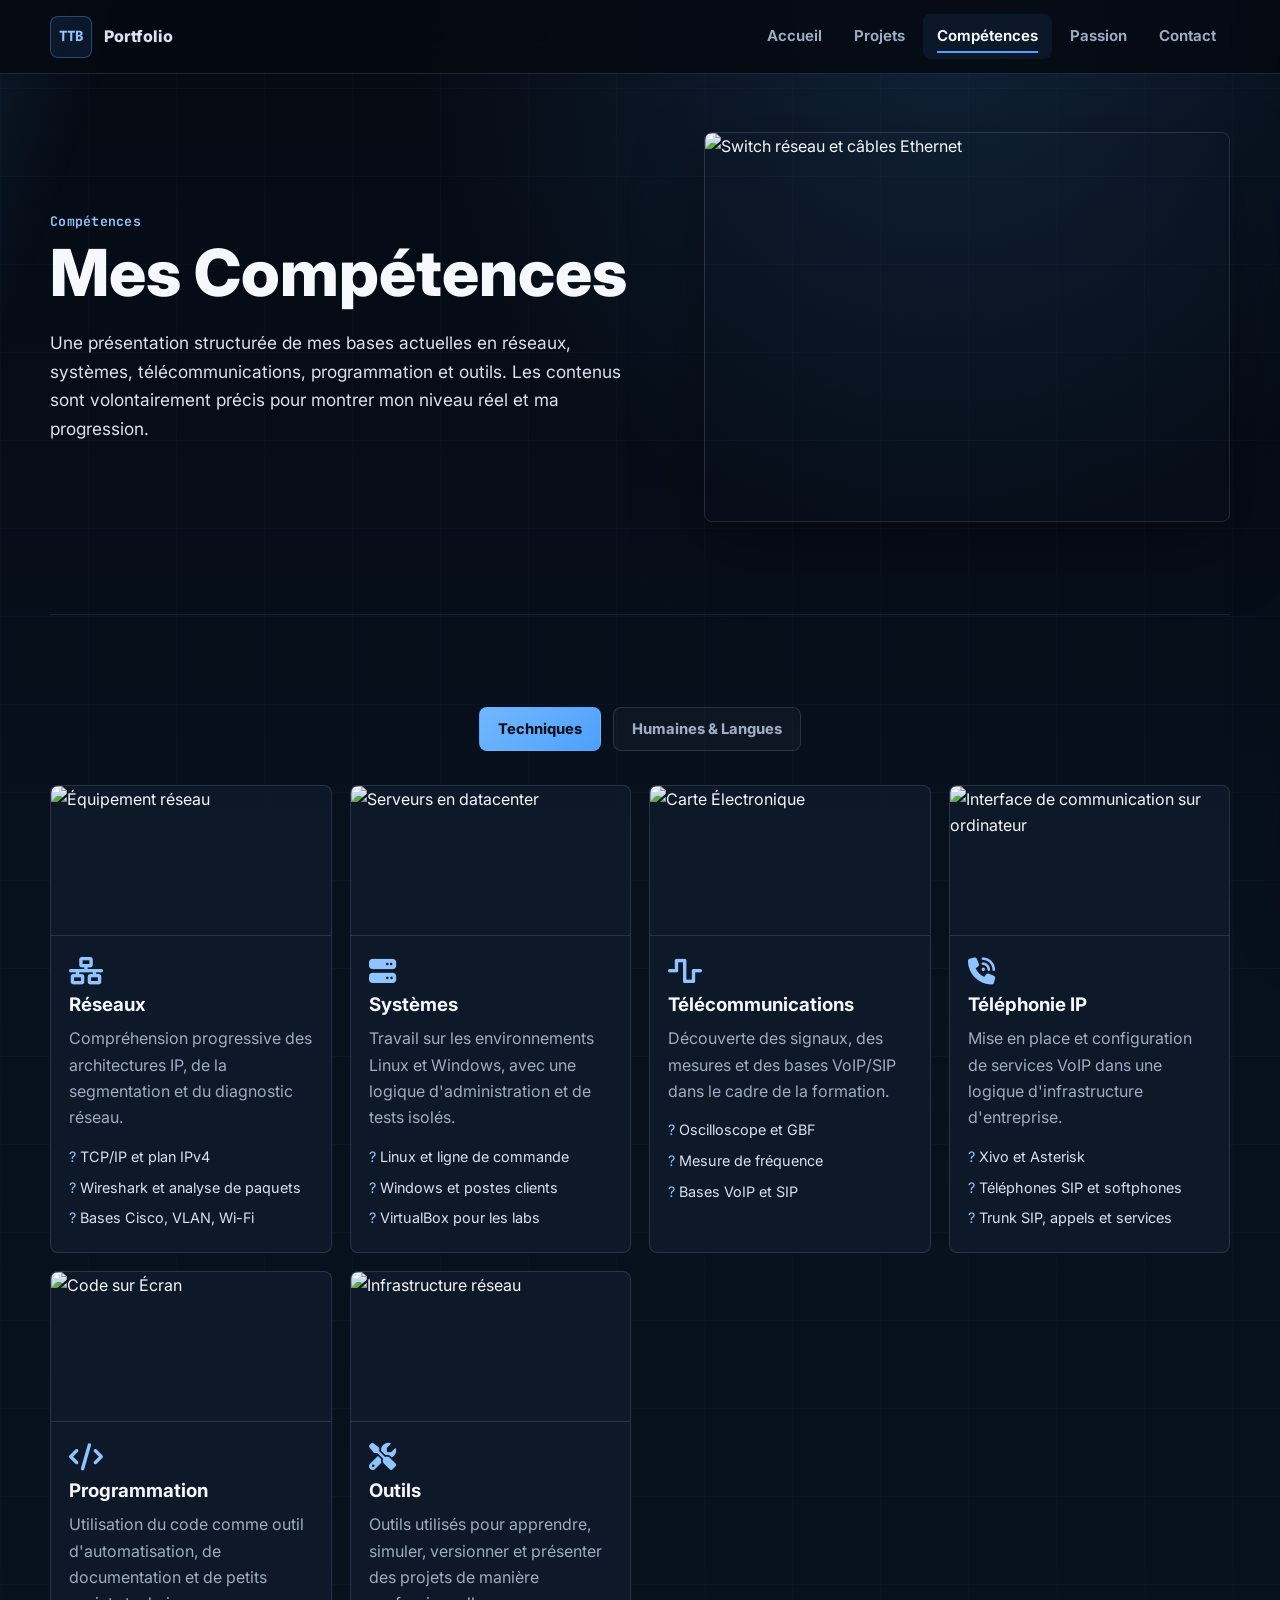
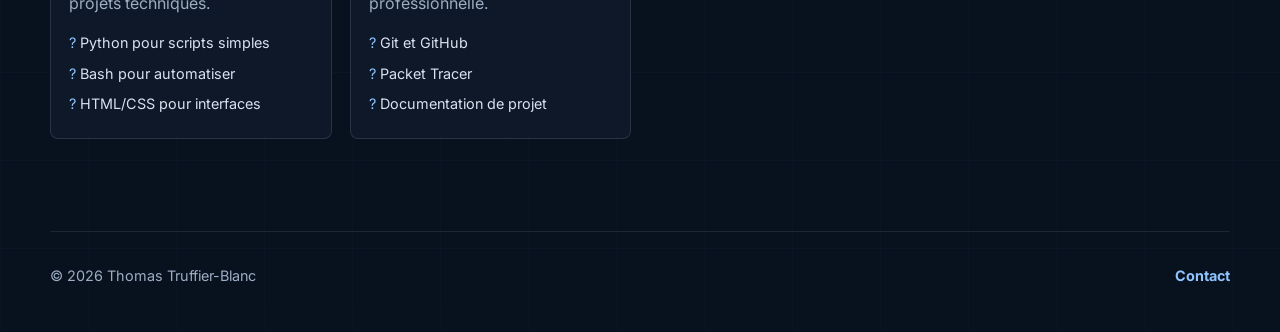
==== competences.html @ 37ebf649 "Add files via upload" ====
<!DOCTYPE html>
<html lang="fr">
<head>
    <meta charset="UTF-8">
    <meta name="viewport" content="width=device-width, initial-scale=1.0">
    <meta name="description" content="Compétences de Thomas Truffier-Blanc en réseaux, systèmes, télécommunications, programmation et outils techniques.">
    <meta name="author" content="Thomas Truffier-Blanc">
    <meta property="og:title" content="Compétences | Thomas Truffier-Blanc">
    <meta property="og:description" content="Compétences de Thomas Truffier-Blanc en réseaux, systèmes, télécommunications, programmation et outils techniques.">
    <meta property="og:type" content="website">
    <meta property="og:url" content="https://thomastruffier-blanc.github.io/Portfolio/">
    <title>Compétences | Thomas Truffier-Blanc</title>
    <link rel="preconnect" href="https://fonts.googleapis.com">
    <link rel="preconnect" href="https://fonts.gstatic.com" crossorigin>
    <link href="https://fonts.googleapis.com/css2?family=Inter:wght@400;500;600;700;800&family=JetBrains+Mono:wght@400;600&display=swap" rel="stylesheet">
    <link rel="stylesheet" href="https://cdnjs.cloudflare.com/ajax/libs/font-awesome/6.5.2/css/all.min.css">
    <link rel="stylesheet" href="assets/css/style.css">
</head>
<body data-page="competences">
    <div id="overlay" class="overlay"></div>
    <aside id="side-panel" class="side-panel" aria-hidden="true">
        <button id="close-btn" class="close-btn" aria-label="Fermer le panneau"><i class="fa-solid fa-xmark"></i></button>
        <div class="panel-content">
            <p id="panel-meta" class="panel-meta"></p>
            <h2 id="panel-title">Détail</h2>
            <p id="panel-location" class="panel-location"></p>
            <div id="panel-body" class="panel-body"></div>
        </div>
    </aside>

    <header class="site-header">
        <a href="index.html" class="brand" aria-label="Retour à l'accueil"><span class="brand-mark">TTB</span><span class="brand-text">Portfolio</span></a>
        <nav class="desktop-nav" aria-label="Navigation principale">
            <a href="index.html" data-nav="accueil">Accueil</a>
            <a href="projets.html" data-nav="projets">Projets</a>
            <a href="competences.html" data-nav="competences">Compétences</a>
            <a href="passion.html" data-nav="passion">Passion</a>
            <a href="contact.html" data-nav="contact">Contact</a>
        </nav>
        <button class="menu-toggle" aria-label="Ouvrir le menu" aria-expanded="false"><i class="fa-solid fa-bars"></i></button>
    </header>
    <nav class="mobile-nav" aria-label="Navigation mobile">
        <a href="index.html" data-nav="accueil">Accueil</a>
        <a href="projets.html" data-nav="projets">Projets</a>
        <a href="competences.html" data-nav="competences">Compétences</a>
        <a href="passion.html" data-nav="passion">Passion</a>
        <a href="contact.html" data-nav="contact">Contact</a>
    </nav>

    <main>
        <section class="page-hero section-pad">
            <div class="page-hero-copy reveal"><p class="page-label">Compétences</p><h1>Mes Compétences</h1><p>Une présentation structurée de mes bases actuelles en réseaux, systèmes, télécommunications, programmation et outils. Les contenus sont volontairement précis pour montrer mon niveau réel et ma progression.</p></div>
            <figure class="page-hero-media reveal"><img src="https://images.unsplash.com/photo-1600267165477-6d4cc741b379?auto=format&fit=crop&q=70&w=1600" alt="Switch réseau et câbles Ethernet"></figure>
        </section>
        <section id="skills" class="section-pad content-section">
            <div class="skills-controls reveal" role="tablist" aria-label="Filtres de compétences"><button class="btn-filter active" data-filter="tech" type="button">Techniques</button><button class="btn-filter" data-filter="human" type="button">Humaines & Langues</button></div>
            <div class="skills-grid" id="tech-skills">
                <article class="skill-card reveal detail-trigger" data-detail="skill-network" tabindex="0" role="button"><img src="https://images.unsplash.com/photo-1600267165477-6d4cc741b379?auto=format&fit=crop&q=70&w=1200" alt="Équipement réseau"><i class="fa-solid fa-network-wired"></i><h3>Réseaux</h3><p>Compréhension progressive des architectures IP, de la segmentation et du diagnostic réseau.</p><ul class="skill-list"><li>TCP/IP et plan IPv4</li><li>Wireshark et analyse de paquets</li><li>Bases Cisco, VLAN, Wi-Fi</li></ul></article>
                <article class="skill-card reveal detail-trigger" data-detail="skill-system" tabindex="0" role="button"><img src="https://images.unsplash.com/photo-1558494949-ef010cbdcc31?auto=format&fit=crop&q=70&w=1200" alt="Serveurs en datacenter"><i class="fa-solid fa-server"></i><h3>Systèmes</h3><p>Travail sur les environnements Linux et Windows, avec une logique d'administration et de tests isolés.</p><ul class="skill-list"><li>Linux et ligne de commande</li><li>Windows et postes clients</li><li>VirtualBox pour les labs</li></ul></article>
                <article class="skill-card reveal detail-trigger" data-detail="skill-telecom" tabindex="0" role="button"><img src="https://images.unsplash.com/photo-1518770660439-4636190af475?auto=format&fit=crop&q=70&w=1200" alt="Carte Électronique"><i class="fa-solid fa-wave-square"></i><h3>Télécommunications</h3><p>Découverte des signaux, des mesures et des bases VoIP/SIP dans le cadre de la formation.</p><ul class="skill-list"><li>Oscilloscope et GBF</li><li>Mesure de fréquence</li><li>Bases VoIP et SIP</li></ul></article>
                <article class="skill-card reveal detail-trigger" data-detail="skill-telephony" tabindex="0" role="button"><img src="https://images.unsplash.com/photo-1516321318423-f06f85e504b3?auto=format&fit=crop&q=70&w=1200" alt="Interface de communication sur ordinateur"><i class="fa-solid fa-phone-volume"></i><h3>Téléphonie IP</h3><p>Mise en place et configuration de services VoIP dans une logique d'infrastructure d'entreprise.</p><ul class="skill-list"><li>Xivo et Asterisk</li><li>Téléphones SIP et softphones</li><li>Trunk SIP, appels et services</li></ul></article>
                <article class="skill-card reveal detail-trigger" data-detail="skill-code" tabindex="0" role="button"><img src="https://images.unsplash.com/photo-1515879218367-8466d910aaa4?auto=format&fit=crop&q=70&w=1200" alt="Code sur Écran"><i class="fa-solid fa-code"></i><h3>Programmation</h3><p>Utilisation du code comme outil d'automatisation, de documentation et de petits projets techniques.</p><ul class="skill-list"><li>Python pour scripts simples</li><li>Bash pour automatiser</li><li>HTML/CSS pour interfaces</li></ul></article>
                <article class="skill-card reveal detail-trigger" data-detail="skill-tools" tabindex="0" role="button"><img src="https://images.unsplash.com/photo-1558494949-ef010cbdcc31?auto=format&fit=crop&q=70&w=1200" alt="Infrastructure réseau"><i class="fa-solid fa-screwdriver-wrench"></i><h3>Outils</h3><p>Outils utilisés pour apprendre, simuler, versionner et présenter des projets de manière professionnelle.</p><ul class="skill-list"><li>Git et GitHub</li><li>Packet Tracer</li><li>Documentation de projet</li></ul></article>
            </div>
            <div class="skills-grid hidden" id="human-skills">
                <article class="skill-card reveal detail-trigger" data-detail="skill-qualities" tabindex="0" role="button"><img src="https://images.unsplash.com/photo-1517245386807-bb43f82c33c4?auto=format&fit=crop&q=70&w=1200" alt="Réunion professionnelle"><i class="fa-solid fa-user-check"></i><h3>Qualités professionnelles</h3><p>Méthode, autonomie encadrée, communication claire et capacité à documenter un travail technique.</p><ul class="skill-list"><li>Diagnostic progressif</li><li>Organisation des tâches</li><li>Travail en groupe</li></ul></article>
                <article class="skill-card reveal"><img src="https://images.unsplash.com/photo-1522202176988-66273c2fd55f?auto=format&fit=crop&q=70&w=1200" alt="Étudiants travaillant ensemble"><i class="fa-solid fa-language"></i><h3>Anglais</h3><p>Niveau B2. Utile pour lire de la documentation technique, comprendre des interfaces d'outils et suivre des ressources réseau/cyber.</p><ul class="skill-list"><li>Documentation technique</li><li>Vocabulaire informatique</li><li>Compréhension écrite</li></ul></article>
                <article class="skill-card reveal"><img src="https://images.unsplash.com/photo-1529156069898-49953e39b3ac?auto=format&fit=crop&q=70&w=1200" alt="Discussion professionnelle"><i class="fa-solid fa-comment-dots"></i><h3>Espagnol</h3><p>Niveau scolaire. Base de communication et de compréhension dans un contexte général.</p><ul class="skill-list"><li>échanges simples</li><li>Compréhension générale</li><li>Culture linguistique</li></ul></article>
            </div>
        </section>
    </main>

    <footer class="site-footer">
        <p>© 2026 Thomas Truffier-Blanc</p>
        <a href="contact.html">Contact</a>
    </footer>
    <script src="assets/js/script.js"></script>
</body>
</html>
---- assets/css/style.css ----
:root {
  --bg: #07101d;
  --bg-2: #0b1626;
  --surface: rgba(15, 26, 43, 0.88);
  --surface-2: #111f33;
  --card: rgba(255, 255, 255, 0.045);
  --line: rgba(180, 197, 220, 0.16);
  --line-strong: rgba(83, 160, 255, 0.36);
  --text: #f5f8fc;
  --soft: #d9e2ee;
  --muted: #9dadc3;
  --blue: #4ea1ff;
  --blue-soft: #8fc4ff;
  --navy: #0a1422;
  --shadow: 0 24px 70px rgba(0, 0, 0, 0.34);
  --radius: 8px;
  --header-height: 74px;
}

* { box-sizing: border-box; }
html { scroll-behavior: smooth; scroll-padding-top: calc(var(--header-height) + 24px); }
body {
  margin: 0;
  font-family: "Inter", system-ui, -apple-system, BlinkMacSystemFont, "Segoe UI", sans-serif;
  color: var(--text);
  background:
    linear-gradient(rgba(78,161,255,.035) 1px, transparent 1px),
    linear-gradient(90deg, rgba(78,161,255,.025) 1px, transparent 1px),
    radial-gradient(circle at 74% 0%, rgba(78,161,255,.16), transparent 34rem),
    linear-gradient(180deg, #050a12 0%, var(--bg) 44%, #08111e 100%);
  background-size: 88px 88px, 88px 88px, auto, auto;
  line-height: 1.65;
  overflow-x: hidden;
}
body::before {
  content: "";
  position: fixed;
  inset: 0;
  z-index: -1;
  background: linear-gradient(110deg, transparent 0 44%, rgba(78,161,255,.07) 50%, transparent 56%);
  transform: translateX(-60%);
  animation: scanLine 12s ease-in-out infinite;
  pointer-events: none;
}
img { display: block; width: 100%; height: auto; }
a { color: inherit; }
button { font: inherit; }
strong { color: var(--text); }

.scroll-progress {
  position: fixed;
  inset: 0 auto auto 0;
  z-index: 3000;
  width: 0;
  height: 3px;
  background: linear-gradient(90deg, var(--blue), #a7c8ff);
  box-shadow: 0 0 18px rgba(78,161,255,.45);
}
.section-pad { width: min(1180px, calc(100% - 40px)); margin: 0 auto; padding: 92px 0; }
.site-header {
  position: fixed;
  inset: 0 0 auto 0;
  z-index: 1000;
  height: var(--header-height);
  display: flex;
  align-items: center;
  justify-content: space-between;
  padding: 0 max(24px, calc((100vw - 1180px) / 2));
  border-bottom: 1px solid var(--line);
  background: rgba(5, 10, 18, .86);
  backdrop-filter: blur(18px);
  transition: box-shadow 180ms ease, background 180ms ease;
}
.site-header.is-scrolled { background: rgba(5, 10, 18, .94); box-shadow: 0 14px 38px rgba(0,0,0,.24); }
.brand { display: inline-flex; align-items: center; gap: 12px; text-decoration: none; font-weight: 800; }
.brand-mark { display: grid; place-items: center; width: 42px; height: 42px; border: 1px solid var(--line-strong); border-radius: var(--radius); background: rgba(78,161,255,.1); color: var(--blue-soft); font-family: "JetBrains Mono", monospace; font-size: .88rem; }
.brand-text { color: var(--soft); }
.desktop-nav, .mobile-nav { align-items: center; gap: 4px; }
.desktop-nav { display: flex; }
.desktop-nav a, .mobile-nav a { position: relative; padding: 10px 14px; border-radius: var(--radius); color: var(--muted); text-decoration: none; font-size: .94rem; font-weight: 650; transition: color 160ms ease, background 160ms ease; }
.desktop-nav a:hover, .desktop-nav a.active, .mobile-nav a:hover, .mobile-nav a.active { color: var(--text); background: rgba(78,161,255,.08); }
.desktop-nav a.active::after, .mobile-nav a.active::after { content: ""; position: absolute; left: 14px; right: 14px; bottom: 6px; height: 2px; background: var(--blue); }
.menu-toggle { display: none; align-items: center; justify-content: center; width: 44px; height: 44px; border: 1px solid var(--line); border-radius: var(--radius); background: rgba(255,255,255,.04); color: var(--text); cursor: pointer; }
.mobile-nav { display: none; position: fixed; top: var(--header-height); left: 16px; right: 16px; z-index: 999; flex-direction: column; padding: 10px; border: 1px solid var(--line); border-radius: var(--radius); background: rgba(10, 20, 34, .98); box-shadow: var(--shadow); }
.mobile-nav a { width: 100%; }
body.nav-open .mobile-nav { display: flex; }

.hero-section { min-height: 100vh; display: grid; grid-template-columns: minmax(0, 1fr) minmax(360px, .86fr); gap: 56px; align-items: center; padding-top: calc(var(--header-height) + 64px); }
.hero-kicker, .page-label, .section-heading p, .date, .project-info span, .panel-meta { margin: 0 0 8px; color: var(--blue-soft); font-family: "JetBrains Mono", monospace; font-size: .83rem; font-weight: 650; letter-spacing: .02em; }
.hero-copy h1, .page-hero h1, .contact-copy h1 { margin: 0; max-width: 780px; color: var(--text); font-size: 4.05rem; line-height: 1; font-weight: 820; letter-spacing: 0; }
.hero-copy h1 span { color: var(--blue-soft); }
.hero-role, .page-hero-copy p:last-child, .contact-copy p:not(.page-label) { max-width: 680px; margin: 24px 0 0; color: var(--soft); font-size: 1.08rem; }
.hero-focus { display: flex; flex-wrap: wrap; gap: 10px; margin-top: 22px; padding: 0; list-style: none; }
.hero-focus li, .music-tags span, .meta-pill { border: 1px solid var(--line); border-radius: var(--radius); padding: 8px 11px; background: rgba(255,255,255,.035); color: var(--soft); font-size: .9rem; font-weight: 700; }
.hero-actions, .contact-actions { display: flex; flex-wrap: wrap; gap: 12px; margin-top: 32px; }
.btn { display: inline-flex; align-items: center; justify-content: center; gap: 10px; min-height: 48px; padding: 0 18px; border-radius: var(--radius); text-decoration: none; font-weight: 760; font-size: .95rem; border: 1px solid transparent; transition: transform 160ms ease, border-color 160ms ease, background 160ms ease; }
.btn:hover { transform: translateY(-2px); }
.btn-primary { color: #06111d; background: linear-gradient(135deg, #72b7ff, var(--blue)); box-shadow: 0 14px 32px rgba(78,161,255,.18); }
.btn-secondary { color: var(--text); border-color: var(--line-strong); background: rgba(78,161,255,.055); }
.signal-row { display: grid; grid-template-columns: repeat(3, 1fr); gap: 12px; margin-top: 34px; }
.signal-row div, .text-panel, .next-card, .skill-card, .project-card, .destination-card, .image-tile, .contact-card, .github-card { border: 1px solid var(--line); border-radius: var(--radius); background: var(--surface); box-shadow: var(--shadow); }
.signal-row div { padding: 16px; }
.signal-row strong { display: block; color: var(--blue-soft); font-family: "JetBrains Mono", monospace; font-size: 1.18rem; line-height: 1; }
.signal-row span { display: block; margin-top: 8px; color: var(--muted); font-size: .88rem; line-height: 1.35; }
.hero-visual { position: relative; min-height: 560px; }
.portrait-frame { position: absolute; z-index: 2; top: 48px; left: 0; width: 270px; aspect-ratio: 1; margin: 0; overflow: hidden; border: 1px solid var(--line-strong); border-radius: var(--radius); background: var(--surface-2); box-shadow: var(--shadow); }
.portrait-frame img { height: 100%; object-fit: cover; }
.hero-image-card { position: absolute; right: 0; top: 0; width: 72%; height: 410px; margin: 0; overflow: hidden; border: 1px solid var(--line); border-radius: var(--radius); background: var(--surface-2); box-shadow: var(--shadow); }
.hero-image-card img, .page-hero-media img, .contact-card > img { height: 100%; object-fit: cover; }
.terminal-mini { position: absolute; z-index: 3; right: 32px; bottom: 24px; width: min(350px, 78%); border: 1px solid rgba(78,161,255,.28); border-radius: var(--radius); background: rgba(5, 11, 20, .9); box-shadow: var(--shadow); overflow: hidden; }
.terminal-bar { display: flex; gap: 8px; padding: 12px 14px; border-bottom: 1px solid var(--line); }
.terminal-bar span { width: 9px; height: 9px; border-radius: 999px; background: var(--muted); }
.terminal-bar span:nth-child(1) { background: #dc8d8d; } .terminal-bar span:nth-child(2) { background: #dcb76c; } .terminal-bar span:nth-child(3) { background: var(--blue); }
.terminal-mini pre { margin: 0; padding: 18px; color: #a7d4ff; font-family: "JetBrains Mono", monospace; font-size: .84rem; line-height: 1.65; white-space: pre-wrap; }
.content-section, .passion-block { border-top: 1px solid rgba(180,197,220,.11); }
.section-heading { max-width: 780px; margin-bottom: 34px; }
.section-heading h2 { margin: 0; font-size: 2.25rem; line-height: 1.12; }
.split-grid { display: grid; grid-template-columns: minmax(0, 1fr) minmax(340px, .82fr); gap: 34px; align-items: stretch; }
.text-panel { padding: 30px; }
.text-panel p { margin: 0; color: var(--soft); }
.text-panel p + p { margin-top: 18px; }
.media-stack { display: grid; grid-template-rows: 1fr .82fr; gap: 16px; }
.media-stack img { height: 100%; min-height: 220px; object-fit: cover; border: 1px solid var(--line); border-radius: var(--radius); }
.timeline { position: relative; display: grid; gap: 18px; }
.timeline::before { content: ""; position: absolute; left: 36px; top: 18px; bottom: 18px; width: 1px; background: linear-gradient(var(--blue), rgba(143,196,255,.2)); }
.timeline-card { position: relative; display: grid; grid-template-columns: 220px 1fr; gap: 22px; align-items: center; margin-left: 72px; padding: 14px; border: 1px solid var(--line); border-radius: var(--radius); background: var(--surface); cursor: pointer; transition: transform 180ms ease, border-color 180ms ease, background 180ms ease; }
.timeline-card::before { content: ""; position: absolute; left: -45px; top: 36px; width: 15px; height: 15px; border-radius: 999px; border: 3px solid var(--bg); background: var(--blue); box-shadow: 0 0 0 1px var(--line-strong), 0 0 20px rgba(78,161,255,.26); }
.timeline-card:hover, .timeline-card:focus-visible, .skill-card:hover, .skill-card:focus-visible, .project-card:hover, .project-card:focus-visible, .next-card:hover, .destination-card:hover, .image-tile:hover { border-color: var(--line-strong); transform: translateY(-4px); }
.timeline-card img { height: 150px; object-fit: cover; border-radius: calc(var(--radius) - 2px); }
.timeline-card h3, .skill-card h3, .project-info h3, .image-tile h3, .destination-card h3, .github-card h3 { margin: 6px 0 8px; line-height: 1.22; }
.timeline-card p, .skill-card p, .project-info p, .image-tile p, .destination-card p, .passion-intro p, .github-card p { margin: 0; color: var(--muted); }
.detail-link { display: inline-flex; align-items: center; gap: 8px; margin-top: 12px; color: var(--blue-soft); font-size: .88rem; font-weight: 720; }
.next-pages, .github-grid { display: grid; grid-template-columns: repeat(3, 1fr); gap: 16px; padding-top: 34px; }
.next-card, .github-card { display: flex; align-items: center; gap: 14px; padding: 22px; text-decoration: none; transition: transform 180ms ease, border-color 180ms ease; }
.next-card i, .github-card i { color: var(--blue-soft); font-size: 1.2rem; }
.next-card span { color: var(--soft); font-weight: 750; }
.page-hero { min-height: 62vh; display: grid; grid-template-columns: minmax(0, .9fr) minmax(360px, .78fr); gap: 48px; align-items: center; padding-top: calc(var(--header-height) + 58px); }
.page-hero-media { height: 390px; margin: 0; overflow: hidden; border: 1px solid var(--line); border-radius: var(--radius); box-shadow: var(--shadow); }
.skills-controls { display: flex; justify-content: center; gap: 12px; margin-bottom: 34px; }
.btn-filter { min-height: 44px; padding: 0 18px; border: 1px solid var(--line); border-radius: var(--radius); background: rgba(255,255,255,.03); color: var(--muted); cursor: pointer; font-size: .92rem; font-weight: 750; transition: background 160ms ease, color 160ms ease, border-color 160ms ease; }
.btn-filter.active, .btn-filter:hover { color: #06111d; border-color: transparent; background: linear-gradient(135deg, #72b7ff, var(--blue)); }
.skills-grid, .project-grid { display: grid; grid-template-columns: repeat(4, 1fr); gap: 18px; }
.skills-grid.hidden { display: none; }
.skill-card, .project-card, .destination-card, .image-tile { position: relative; overflow: hidden; box-shadow: none; transition: transform 180ms ease, border-color 180ms ease; }
.skill-card { min-height: 405px; padding: 0 18px 22px; cursor: pointer; }
.skill-card img { height: 150px; margin: 0 -18px 22px; width: calc(100% + 36px); object-fit: cover; border-bottom: 1px solid var(--line); }
.skill-card i { color: var(--blue-soft); font-size: 1.7rem; }
.skill-card .skill-list { margin: 14px 0 0; padding: 0; list-style: none; display: grid; gap: 7px; color: var(--soft); font-size: .9rem; }
.skill-card .skill-list li::before { content: "? "; color: var(--blue-soft); }
.project-grid { grid-template-columns: repeat(3, 1fr); }
.project-card { cursor: pointer; min-height: 438px; }
.project-card img { height: 240px; object-fit: cover; }
.project-card .hackagou-logo { object-fit: contain; padding: 34px; background: #f5f8fc; }
.project-info { padding: 22px; }
.alt-band { width: 100%; max-width: none; padding-left: max(20px, calc((100vw - 1180px) / 2)); padding-right: max(20px, calc((100vw - 1180px) / 2)); background: linear-gradient(180deg, rgba(17,31,51,.82), rgba(7,16,29,.25)); }
.passion-intro { display: grid; grid-template-columns: minmax(0, 1fr) auto; gap: 24px; align-items: start; margin-bottom: 28px; }
.music-tags { display: flex; flex-wrap: wrap; justify-content: flex-end; gap: 10px; max-width: 500px; }
.gallery-grid { display: grid; grid-template-columns: repeat(4, 1fr); gap: 16px; }
.image-tile.large { grid-column: span 2; grid-row: span 2; }
.image-tile img { height: 220px; object-fit: cover; cursor: zoom-in; }
.image-tile.large img { height: 468px; }
.image-tile div, .destination-card { padding: 18px; }
.image-tile div { min-height: 138px; }
.destination-grid { display: grid; grid-template-columns: repeat(5, 1fr); gap: 16px; }
.usa-grid { grid-template-columns: repeat(4, 1fr); }
.destination-card { min-height: 385px; }
.destination-card.wide { grid-column: span 2; }
.destination-card img { height: 190px; margin: -18px -18px 16px; width: calc(100% + 36px); object-fit: cover; cursor: zoom-in; }
.contact-section { min-height: 100vh; display: grid; grid-template-columns: minmax(0, .86fr) minmax(360px, .72fr); gap: 48px; align-items: center; padding-top: calc(var(--header-height) + 64px); }
.contact-card { overflow: hidden; }
.contact-card > img { height: 280px; }
.contact-info { padding: 24px; }
.contact-info p { display: flex; gap: 12px; margin: 0; color: var(--soft); }
.contact-info p + p { margin-top: 16px; }
.contact-info i { width: 22px; margin-top: 4px; color: var(--blue-soft); }
.site-footer { display: flex; align-items: center; justify-content: space-between; width: min(1180px, calc(100% - 40px)); margin: 0 auto; padding: 32px 0 44px; border-top: 1px solid rgba(180,197,220,.12); color: var(--muted); font-size: .9rem; }
.site-footer p { margin: 0; } .site-footer a { color: var(--blue-soft); text-decoration: none; font-weight: 700; }
.overlay { position: fixed; inset: 0; z-index: 2000; background: rgba(3, 7, 13, .66); backdrop-filter: blur(6px); opacity: 0; pointer-events: none; transition: opacity 220ms ease; }
.overlay.active { opacity: 1; pointer-events: auto; }
.side-panel { position: fixed; top: 0; right: 0; z-index: 2001; width: min(590px, 100%); height: 100vh; overflow-y: auto; transform: translateX(105%); border-left: 1px solid var(--line); background: rgba(8, 16, 28, .98); box-shadow: var(--shadow); transition: transform 240ms ease; }
.side-panel.active { transform: translateX(0); }
.close-btn { position: sticky; top: 16px; left: 100%; display: grid; place-items: center; width: 42px; height: 42px; margin: 16px 16px 0 auto; border: 1px solid var(--line); border-radius: var(--radius); background: rgba(255,255,255,.04); color: var(--text); cursor: pointer; }
.panel-content { padding: 18px 30px 40px; }
.panel-content h2 { margin: 0; font-size: 2rem; line-height: 1.12; }
.panel-location { margin: 8px 0 24px; color: var(--muted); }
.panel-body h3, .panel-body h4 { margin: 24px 0 8px; color: var(--text); }
.panel-body p, .panel-body li { color: var(--soft); }
.panel-body p { margin: 0 0 14px; }
.panel-body ul { margin: 10px 0 0; padding-left: 22px; }
.panel-image { width: 100%; max-height: 300px; object-fit: cover; margin: 18px 0; border: 1px solid var(--line); border-radius: var(--radius); cursor: zoom-in; }
.panel-image.logo { object-fit: contain; padding: 30px; background: #f5f8fc; }
.accordion-item { margin-top: 14px; border: 1px solid var(--line); border-radius: var(--radius); overflow: hidden; background: rgba(255,255,255,.03); }
.accordion-header { display: flex; align-items: center; justify-content: space-between; width: 100%; padding: 16px; border: 0; background: transparent; color: var(--text); cursor: pointer; font-weight: 750; text-align: left; }
.accordion-header i { color: var(--blue-soft); transition: transform 180ms ease; }
.accordion-header.active i { transform: rotate(180deg); }
.accordion-content { display: none; padding: 0 16px 16px; }
.accordion-content.active { display: block; }
.lightbox { position: fixed; inset: 0; z-index: 3000; display: none; place-items: center; padding: 24px; background: rgba(2,4,9,.9); cursor: zoom-out; }
.lightbox.active { display: grid; }
.lightbox img { width: min(1100px, 96vw); max-height: 88vh; object-fit: contain; border-radius: var(--radius); box-shadow: var(--shadow); }
.reveal { opacity: 0; transform: translateY(24px); transition: opacity 620ms ease, transform 620ms cubic-bezier(.2,.75,.25,1); transition-delay: var(--delay, 0ms); }
.reveal.in-view { opacity: 1; transform: translateY(0); }
@keyframes scanLine { 0%,100% { transform: translateX(-70%); opacity: .25; } 50% { transform: translateX(70%); opacity: .55; } }
@media (prefers-reduced-motion: reduce) { *, *::before, *::after { animation-duration: .01ms !important; animation-iteration-count: 1 !important; scroll-behavior: auto !important; transition-duration: .01ms !important; } }
@media (max-width: 1100px) { .hero-section, .page-hero, .contact-section, .split-grid { grid-template-columns: 1fr; } .hero-section { padding-top: calc(var(--header-height) + 84px); } .hero-visual { min-height: 500px; } .skills-grid { grid-template-columns: repeat(2, 1fr); } .project-grid { grid-template-columns: repeat(2, 1fr); } .destination-grid, .usa-grid, .gallery-grid { grid-template-columns: repeat(2, 1fr); } .destination-card.wide { grid-column: span 2; } }
@media (max-width: 820px) { .desktop-nav { display: none; } .menu-toggle { display: inline-flex; } .site-header { padding: 0 20px; } .brand-text { display: none; } .section-pad { width: min(100% - 32px, 1180px); padding: 72px 0; } .hero-copy h1, .page-hero h1, .contact-copy h1 { font-size: 3.05rem; } .signal-row, .next-pages, .github-grid, .passion-intro, .timeline-card { grid-template-columns: 1fr; } .hero-visual { min-height: 430px; } .portrait-frame { width: 210px; top: 16px; } .hero-image-card { width: 80%; height: 320px; } .terminal-mini { right: 12px; bottom: 0; } .timeline::before, .timeline-card::before { display: none; } .timeline-card { margin-left: 0; } .timeline-card img { height: 200px; } .music-tags { justify-content: flex-start; } }
@media (max-width: 620px) { .hero-copy h1, .page-hero h1, .contact-copy h1 { font-size: 2.45rem; } .hero-role, .page-hero-copy p:last-child, .contact-copy p:not(.page-label) { font-size: 1rem; } .hero-actions, .contact-actions, .skills-controls { flex-direction: column; align-items: stretch; } .btn, .btn-filter { width: 100%; } .skills-grid, .project-grid, .destination-grid, .usa-grid, .gallery-grid { grid-template-columns: 1fr; } .image-tile.large, .destination-card.wide { grid-column: span 1; } .image-tile.large img, .image-tile img, .destination-card img, .project-card img { height: 230px; } .hero-visual { min-height: 380px; } .portrait-frame { width: 170px; } .hero-image-card { height: 270px; } .terminal-mini { width: 92%; } .contact-info p { align-items: flex-start; font-size: .95rem; } .site-footer { flex-direction: column; gap: 10px; align-items: flex-start; } }
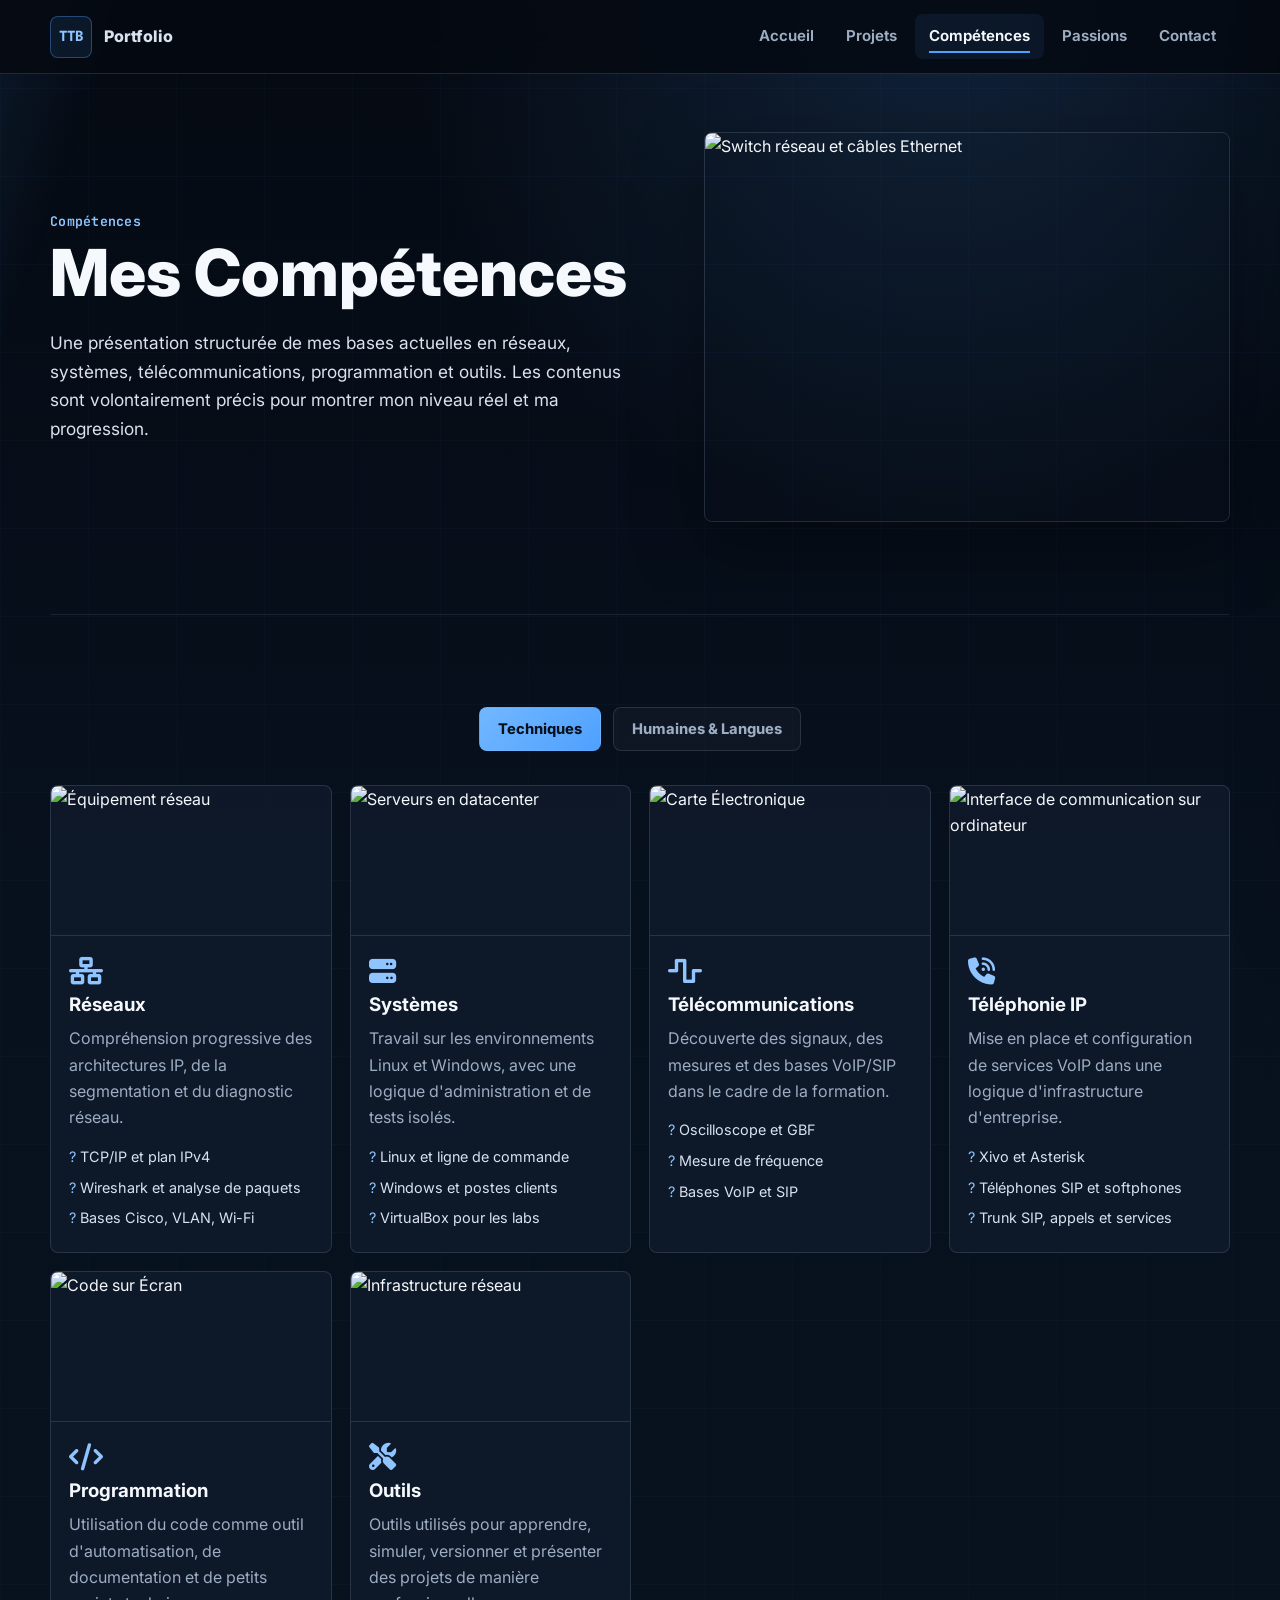
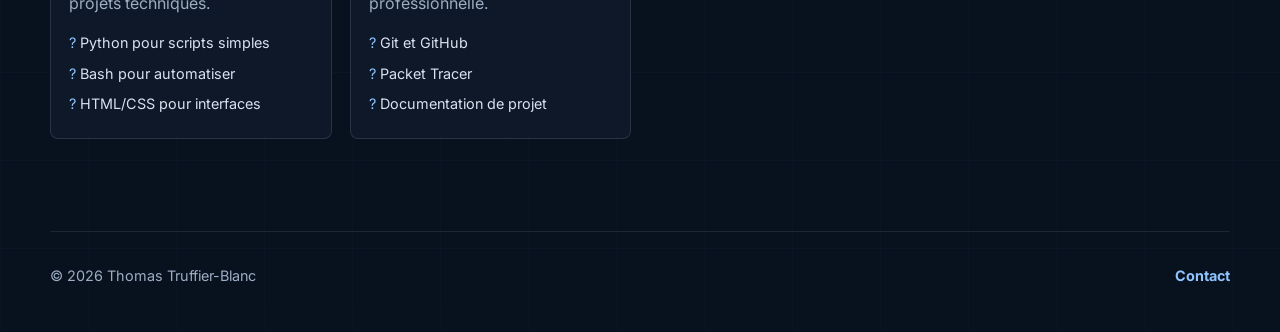
==== commit de5be1a9: "Update competences.html" ====
--- a/competences.html
+++ b/competences.html
@@ -34,7 +34,7 @@
             <a href="index.html" data-nav="accueil">Accueil</a>
             <a href="projets.html" data-nav="projets">Projets</a>
             <a href="competences.html" data-nav="competences">Compétences</a>
-            <a href="passion.html" data-nav="passion">Passion</a>
+            <a href="passion.html" data-nav="passion">Passions</a>
             <a href="contact.html" data-nav="contact">Contact</a>
         </nav>
         <button class="menu-toggle" aria-label="Ouvrir le menu" aria-expanded="false"><i class="fa-solid fa-bars"></i></button>
@@ -43,7 +43,7 @@
         <a href="index.html" data-nav="accueil">Accueil</a>
         <a href="projets.html" data-nav="projets">Projets</a>
         <a href="competences.html" data-nav="competences">Compétences</a>
-        <a href="passion.html" data-nav="passion">Passion</a>
+        <a href="passion.html" data-nav="passion">Passions</a>
         <a href="contact.html" data-nav="contact">Contact</a>
     </nav>
 
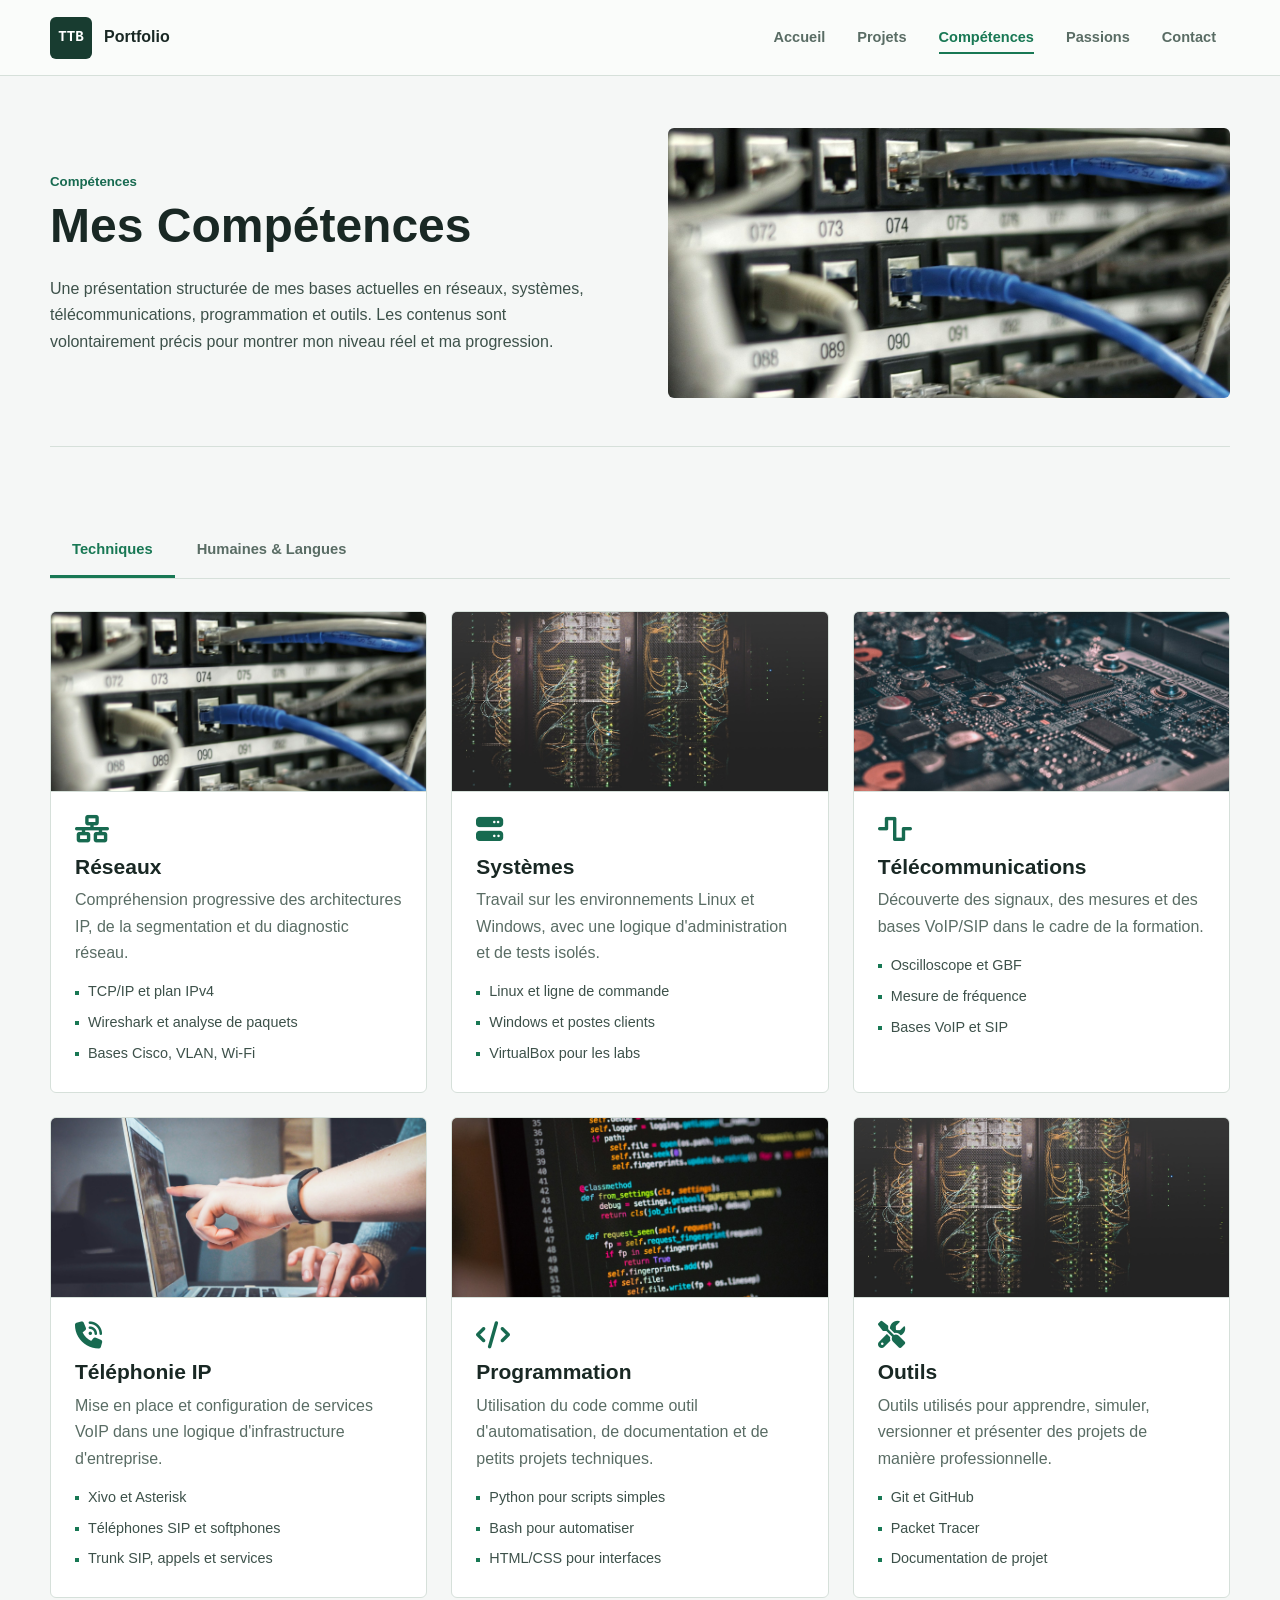
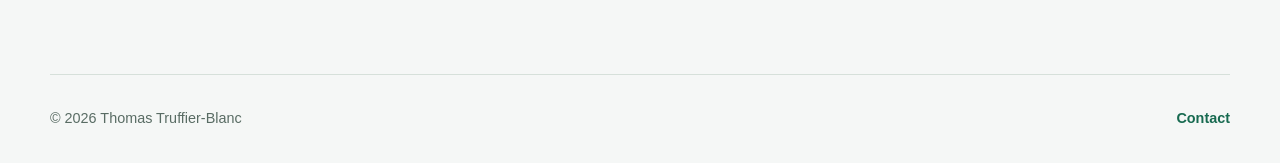
==== commit d6dbb775: "Refresh portfolio design, add SAE24 and update CV" ====
--- a/competences.html
+++ b/competences.html
@@ -10,11 +10,9 @@
     <meta property="og:type" content="website">
     <meta property="og:url" content="https://thomastruffier-blanc.github.io/Portfolio/">
     <title>Compétences | Thomas Truffier-Blanc</title>
-    <link rel="preconnect" href="https://fonts.googleapis.com">
-    <link rel="preconnect" href="https://fonts.gstatic.com" crossorigin>
-    <link href="https://fonts.googleapis.com/css2?family=Inter:wght@400;500;600;700;800&family=JetBrains+Mono:wght@400;600&display=swap" rel="stylesheet">
-    <link rel="stylesheet" href="https://cdnjs.cloudflare.com/ajax/libs/font-awesome/6.5.2/css/all.min.css">
+    <link rel="stylesheet" href="assets/vendor/fontawesome/css/all.min.css">
     <link rel="stylesheet" href="assets/css/style.css">
+    <link rel="stylesheet" href="assets/css/theme.css">
 </head>
 <body data-page="competences">
     <div id="overlay" class="overlay"></div>
@@ -50,22 +48,22 @@
     <main>
         <section class="page-hero section-pad">
             <div class="page-hero-copy reveal"><p class="page-label">Compétences</p><h1>Mes Compétences</h1><p>Une présentation structurée de mes bases actuelles en réseaux, systèmes, télécommunications, programmation et outils. Les contenus sont volontairement précis pour montrer mon niveau réel et ma progression.</p></div>
-            <figure class="page-hero-media reveal"><img src="https://images.unsplash.com/photo-1600267165477-6d4cc741b379?auto=format&fit=crop&q=70&w=1600" alt="Switch réseau et câbles Ethernet"></figure>
+            <figure class="page-hero-media reveal"><img src="assets/img/editorial/photo-1544197150-b99a580bb7a8.jpg" alt="Switch réseau et câbles Ethernet"></figure>
         </section>
         <section id="skills" class="section-pad content-section">
             <div class="skills-controls reveal" role="tablist" aria-label="Filtres de compétences"><button class="btn-filter active" data-filter="tech" type="button">Techniques</button><button class="btn-filter" data-filter="human" type="button">Humaines & Langues</button></div>
             <div class="skills-grid" id="tech-skills">
-                <article class="skill-card reveal detail-trigger" data-detail="skill-network" tabindex="0" role="button"><img src="https://images.unsplash.com/photo-1600267165477-6d4cc741b379?auto=format&fit=crop&q=70&w=1200" alt="Équipement réseau"><i class="fa-solid fa-network-wired"></i><h3>Réseaux</h3><p>Compréhension progressive des architectures IP, de la segmentation et du diagnostic réseau.</p><ul class="skill-list"><li>TCP/IP et plan IPv4</li><li>Wireshark et analyse de paquets</li><li>Bases Cisco, VLAN, Wi-Fi</li></ul></article>
-                <article class="skill-card reveal detail-trigger" data-detail="skill-system" tabindex="0" role="button"><img src="https://images.unsplash.com/photo-1558494949-ef010cbdcc31?auto=format&fit=crop&q=70&w=1200" alt="Serveurs en datacenter"><i class="fa-solid fa-server"></i><h3>Systèmes</h3><p>Travail sur les environnements Linux et Windows, avec une logique d'administration et de tests isolés.</p><ul class="skill-list"><li>Linux et ligne de commande</li><li>Windows et postes clients</li><li>VirtualBox pour les labs</li></ul></article>
-                <article class="skill-card reveal detail-trigger" data-detail="skill-telecom" tabindex="0" role="button"><img src="https://images.unsplash.com/photo-1518770660439-4636190af475?auto=format&fit=crop&q=70&w=1200" alt="Carte Électronique"><i class="fa-solid fa-wave-square"></i><h3>Télécommunications</h3><p>Découverte des signaux, des mesures et des bases VoIP/SIP dans le cadre de la formation.</p><ul class="skill-list"><li>Oscilloscope et GBF</li><li>Mesure de fréquence</li><li>Bases VoIP et SIP</li></ul></article>
-                <article class="skill-card reveal detail-trigger" data-detail="skill-telephony" tabindex="0" role="button"><img src="https://images.unsplash.com/photo-1516321318423-f06f85e504b3?auto=format&fit=crop&q=70&w=1200" alt="Interface de communication sur ordinateur"><i class="fa-solid fa-phone-volume"></i><h3>Téléphonie IP</h3><p>Mise en place et configuration de services VoIP dans une logique d'infrastructure d'entreprise.</p><ul class="skill-list"><li>Xivo et Asterisk</li><li>Téléphones SIP et softphones</li><li>Trunk SIP, appels et services</li></ul></article>
-                <article class="skill-card reveal detail-trigger" data-detail="skill-code" tabindex="0" role="button"><img src="https://images.unsplash.com/photo-1515879218367-8466d910aaa4?auto=format&fit=crop&q=70&w=1200" alt="Code sur Écran"><i class="fa-solid fa-code"></i><h3>Programmation</h3><p>Utilisation du code comme outil d'automatisation, de documentation et de petits projets techniques.</p><ul class="skill-list"><li>Python pour scripts simples</li><li>Bash pour automatiser</li><li>HTML/CSS pour interfaces</li></ul></article>
-                <article class="skill-card reveal detail-trigger" data-detail="skill-tools" tabindex="0" role="button"><img src="https://images.unsplash.com/photo-1558494949-ef010cbdcc31?auto=format&fit=crop&q=70&w=1200" alt="Infrastructure réseau"><i class="fa-solid fa-screwdriver-wrench"></i><h3>Outils</h3><p>Outils utilisés pour apprendre, simuler, versionner et présenter des projets de manière professionnelle.</p><ul class="skill-list"><li>Git et GitHub</li><li>Packet Tracer</li><li>Documentation de projet</li></ul></article>
+                <article class="skill-card reveal detail-trigger" data-detail="skill-network" tabindex="0" role="button"><img src="assets/img/editorial/photo-1544197150-b99a580bb7a8.jpg" alt="Équipement réseau"><i class="fa-solid fa-network-wired"></i><h3>Réseaux</h3><p>Compréhension progressive des architectures IP, de la segmentation et du diagnostic réseau.</p><ul class="skill-list"><li>TCP/IP et plan IPv4</li><li>Wireshark et analyse de paquets</li><li>Bases Cisco, VLAN, Wi-Fi</li></ul></article>
+                <article class="skill-card reveal detail-trigger" data-detail="skill-system" tabindex="0" role="button"><img src="assets/img/editorial/photo-1558494949-ef010cbdcc31.jpg" alt="Serveurs en datacenter"><i class="fa-solid fa-server"></i><h3>Systèmes</h3><p>Travail sur les environnements Linux et Windows, avec une logique d'administration et de tests isolés.</p><ul class="skill-list"><li>Linux et ligne de commande</li><li>Windows et postes clients</li><li>VirtualBox pour les labs</li></ul></article>
+                <article class="skill-card reveal detail-trigger" data-detail="skill-telecom" tabindex="0" role="button"><img src="assets/img/editorial/photo-1518770660439-4636190af475.jpg" alt="Carte Électronique"><i class="fa-solid fa-wave-square"></i><h3>Télécommunications</h3><p>Découverte des signaux, des mesures et des bases VoIP/SIP dans le cadre de la formation.</p><ul class="skill-list"><li>Oscilloscope et GBF</li><li>Mesure de fréquence</li><li>Bases VoIP et SIP</li></ul></article>
+                <article class="skill-card reveal detail-trigger" data-detail="skill-telephony" tabindex="0" role="button"><img src="assets/img/editorial/photo-1516321318423-f06f85e504b3.jpg" alt="Interface de communication sur ordinateur"><i class="fa-solid fa-phone-volume"></i><h3>Téléphonie IP</h3><p>Mise en place et configuration de services VoIP dans une logique d'infrastructure d'entreprise.</p><ul class="skill-list"><li>Xivo et Asterisk</li><li>Téléphones SIP et softphones</li><li>Trunk SIP, appels et services</li></ul></article>
+                <article class="skill-card reveal detail-trigger" data-detail="skill-code" tabindex="0" role="button"><img src="assets/img/editorial/photo-1515879218367-8466d910aaa4.jpg" alt="Code sur Écran"><i class="fa-solid fa-code"></i><h3>Programmation</h3><p>Utilisation du code comme outil d'automatisation, de documentation et de petits projets techniques.</p><ul class="skill-list"><li>Python pour scripts simples</li><li>Bash pour automatiser</li><li>HTML/CSS pour interfaces</li></ul></article>
+                <article class="skill-card reveal detail-trigger" data-detail="skill-tools" tabindex="0" role="button"><img src="assets/img/editorial/photo-1558494949-ef010cbdcc31.jpg" alt="Infrastructure réseau"><i class="fa-solid fa-screwdriver-wrench"></i><h3>Outils</h3><p>Outils utilisés pour apprendre, simuler, versionner et présenter des projets de manière professionnelle.</p><ul class="skill-list"><li>Git et GitHub</li><li>Packet Tracer</li><li>Documentation de projet</li></ul></article>
             </div>
             <div class="skills-grid hidden" id="human-skills">
-                <article class="skill-card reveal detail-trigger" data-detail="skill-qualities" tabindex="0" role="button"><img src="https://images.unsplash.com/photo-1517245386807-bb43f82c33c4?auto=format&fit=crop&q=70&w=1200" alt="Réunion professionnelle"><i class="fa-solid fa-user-check"></i><h3>Qualités professionnelles</h3><p>Méthode, autonomie encadrée, communication claire et capacité à documenter un travail technique.</p><ul class="skill-list"><li>Diagnostic progressif</li><li>Organisation des tâches</li><li>Travail en groupe</li></ul></article>
-                <article class="skill-card reveal"><img src="https://images.unsplash.com/photo-1522202176988-66273c2fd55f?auto=format&fit=crop&q=70&w=1200" alt="Étudiants travaillant ensemble"><i class="fa-solid fa-language"></i><h3>Anglais</h3><p>Niveau B2. Utile pour lire de la documentation technique, comprendre des interfaces d'outils et suivre des ressources réseau/cyber.</p><ul class="skill-list"><li>Documentation technique</li><li>Vocabulaire informatique</li><li>Compréhension écrite</li></ul></article>
-                <article class="skill-card reveal"><img src="https://images.unsplash.com/photo-1529156069898-49953e39b3ac?auto=format&fit=crop&q=70&w=1200" alt="Discussion professionnelle"><i class="fa-solid fa-comment-dots"></i><h3>Espagnol</h3><p>Niveau scolaire. Base de communication et de compréhension dans un contexte général.</p><ul class="skill-list"><li>échanges simples</li><li>Compréhension générale</li><li>Culture linguistique</li></ul></article>
+                <article class="skill-card reveal detail-trigger" data-detail="skill-qualities" tabindex="0" role="button"><img src="assets/img/editorial/photo-1517245386807-bb43f82c33c4.jpg" alt="Réunion professionnelle"><i class="fa-solid fa-user-check"></i><h3>Qualités professionnelles</h3><p>Méthode, autonomie encadrée, communication claire et capacité à documenter un travail technique.</p><ul class="skill-list"><li>Diagnostic progressif</li><li>Organisation des tâches</li><li>Travail en groupe</li></ul></article>
+                <article class="skill-card reveal"><img src="assets/img/editorial/photo-1522202176988-66273c2fd55f.jpg" alt="Étudiants travaillant ensemble"><i class="fa-solid fa-language"></i><h3>Anglais</h3><p>Niveau B2. Utile pour lire de la documentation technique, comprendre des interfaces d'outils et suivre des ressources réseau/cyber.</p><ul class="skill-list"><li>Documentation technique</li><li>Vocabulaire informatique</li><li>Compréhension écrite</li></ul></article>
+                <article class="skill-card reveal"><img src="assets/img/editorial/photo-1529156069898-49953e39b3ac.jpg" alt="Discussion professionnelle"><i class="fa-solid fa-comment-dots"></i><h3>Espagnol</h3><p>Niveau scolaire. Base de communication et de compréhension dans un contexte général.</p><ul class="skill-list"><li>échanges simples</li><li>Compréhension générale</li><li>Culture linguistique</li></ul></article>
             </div>
         </section>
     </main>
--- a/assets/css/style.css
+++ b/assets/css/style.css
@@ -90,6 +90,12 @@
 .hero-copy h1, .page-hero h1, .contact-copy h1 { margin: 0; max-width: 780px; color: var(--text); font-size: 4.05rem; line-height: 1; font-weight: 820; letter-spacing: 0; }
 .hero-copy h1 span { color: var(--blue-soft); }
 .hero-role, .page-hero-copy p:last-child, .contact-copy p:not(.page-label) { max-width: 680px; margin: 24px 0 0; color: var(--soft); font-size: 1.08rem; }
+.hero-stage { margin: 20px 0 0; padding-left: 16px; border-left: 3px solid var(--blue); color: var(--soft); font-size: 1.08rem; }
+.hero-socials { display: flex; flex-wrap: wrap; gap: 20px; margin-top: 18px; color: var(--muted); font-size: .95rem; }
+.hero-socials a { text-underline-offset: 4px; }
+.hero-socials a:hover { color: var(--text); }
+.hero-copy { min-width: 0; }
+.hero-copy h1 { overflow-wrap: anywhere; }
 .hero-focus { display: flex; flex-wrap: wrap; gap: 10px; margin-top: 22px; padding: 0; list-style: none; }
 .hero-focus li, .music-tags span, .meta-pill { border: 1px solid var(--line); border-radius: var(--radius); padding: 8px 11px; background: rgba(255,255,255,.035); color: var(--soft); font-size: .9rem; font-weight: 700; }
 .hero-actions, .contact-actions { display: flex; flex-wrap: wrap; gap: 12px; margin-top: 32px; }
@@ -189,6 +195,13 @@
 .panel-body ul { margin: 10px 0 0; padding-left: 22px; }
 .panel-image { width: 100%; max-height: 300px; object-fit: cover; margin: 18px 0; border: 1px solid var(--line); border-radius: var(--radius); cursor: zoom-in; }
 .panel-image.logo { object-fit: contain; padding: 30px; background: #f5f8fc; }
+.project-card img.sae24-preview { object-fit: contain; background: #999; }
+.project-captures { display: grid; gap: 24px; margin: 18px 0; }
+.project-captures figure { min-width: 0; margin: 0; }
+.project-capture-zoom { display: block; width: 100%; padding: 0; overflow: hidden; border: 1px solid var(--line); border-radius: 6px; background: var(--surface); cursor: zoom-in; }
+.project-capture-zoom img { display: block; width: 100%; height: auto; }
+.project-capture-zoom:focus-visible { outline: 2px solid var(--blue-soft); outline-offset: 4px; }
+.project-captures figcaption { margin-top: 10px; color: var(--soft); font-size: .9rem; line-height: 1.6; }
 .accordion-item { margin-top: 14px; border: 1px solid var(--line); border-radius: var(--radius); overflow: hidden; background: rgba(255,255,255,.03); }
 .accordion-header { display: flex; align-items: center; justify-content: space-between; width: 100%; padding: 16px; border: 0; background: transparent; color: var(--text); cursor: pointer; font-weight: 750; text-align: left; }
 .accordion-header i { color: var(--blue-soft); transition: transform 180ms ease; }
--- a/assets/css/theme.css
+++ b/assets/css/theme.css
@@ -0,0 +1,206 @@
+/* Shared visual theme; the existing page order and detail panels are retained. */
+:root {
+  --bg: #f5f7f6;
+  --bg-2: #eef2f0;
+  --surface: #ffffff;
+  --surface-2: #e8efec;
+  --text: #192824;
+  --soft: #3d514a;
+  --muted: #596c64;
+  --line: #d6e0da;
+  --line-strong: #779a89;
+  --blue: #187854;
+  --blue-soft: #176a50;
+  --shadow: 0 12px 32px rgba(18, 40, 30, .06);
+  --header-height: 76px;
+}
+body { background: var(--bg); font-family: "Segoe UI", Arial, sans-serif; overflow-x: clip; }
+body::before { display: none; }
+::selection { background: #bde8d3; color: #16251e; }
+a, button, [role="button"] { -webkit-tap-highlight-color: transparent; }
+:focus-visible { outline: 3px solid #26765b; outline-offset: 5px; }
+.section-pad { width: min(1180px, calc(100% - 64px)); padding: 76px 0; }
+.site-header, .site-header.is-scrolled { background: rgba(250,252,250,.97); border-bottom: 1px solid var(--line); box-shadow: none; }
+.brand-mark { background: #183c30; color: #fff; border: 0; border-radius: 6px; }
+.brand-text { color: var(--text); }
+.desktop-nav a, .mobile-nav a { border-radius: 0; font-size: .91rem; }
+.desktop-nav a.active, .desktop-nav a:hover, .mobile-nav a:hover, .mobile-nav a.active { background: transparent; color: var(--blue); }
+.menu-toggle { color: var(--text); background: #fff; }
+.mobile-nav { background: #fff; border-color: var(--line); }
+.scroll-progress { height: 2px; background: var(--blue); box-shadow: none; }
+.hero-section {
+  position: relative; isolation: isolate; display: block; width: 100%;
+  min-height: 710px; margin: 0; padding: 122px max(32px, calc((100% - 1180px)/2)) 42px;
+  background: #101e1c; color: #fff; overflow: hidden;
+}
+.hero-backdrop { position: absolute; z-index: -2; inset: 0; width: 100%; height: 100%; object-fit: cover; object-position: 65% center; }
+.hero-section::before { content: ""; position: absolute; z-index: -1; inset: 0; background: linear-gradient(90deg, rgba(8,22,19,.97) 0%, rgba(8,22,19,.88) 36%, rgba(8,22,19,.24) 80%); }
+.hero-copy { max-width: 690px; }
+.hero-identity { display: flex; align-items: center; gap: 16px; margin-bottom: 26px; font-size: .83rem; line-height: 1.65; color: #d3e2db; }
+.hero-identity img { width: 58px; height: 58px; object-fit: cover; border-radius: 50%; border: 2px solid #e7f1eb; }
+.hero-copy h1 { font-size: 64px; line-height: 1.03; font-weight: 650; color: #fff; }
+.hero-copy h1 span { display: block; color: #fff; }
+.hero-kicker { font: 600 .76rem "Segoe UI",sans-serif; text-transform: uppercase; letter-spacing: 0; color: #a5e4c7; margin-bottom: 14px; }
+.hero-role { font-size: 1rem; color: #d3e2db; max-width: 490px; margin-top: 18px; }
+.hero-role strong, .hero-stage strong { color: #fff; }
+.hero-stage { border-left-color: #a5e4c7; color: #d3e2db; font-size: 1rem; margin-top: 18px; }
+.hero-actions { margin-top: 22px; }
+.btn { border-radius: 5px; min-height: 48px; font-weight: 650; box-shadow: none; }
+.btn-primary { background: #176b4e; color: #fff; box-shadow: none; }
+.btn-primary:hover { background: #10523b; }
+.btn-secondary { background: transparent; border-color: #899c93; color: var(--text); }
+.hero-section .btn-primary { background: #b8eccf; color: #143b2b; }
+.hero-section .btn-secondary { border-color: #a2b9ad; color: #fff; background: rgba(10,29,22,.25); }
+.hero-section :focus-visible { outline-color: #b8eccf; }
+.hero-focus { gap: 8px 18px; margin: 22px 0 0; }
+.hero-focus li, .meta-pill, .music-tags span { border: 0; border-radius: 0; padding: 0; background: transparent; font-size: .86rem; font-weight: 500; }
+.hero-focus li { color: #bdd4c7; }
+.hero-socials { margin-top: 12px; color: #d1ded6; font-size: .85rem; }
+.hero-socials a:hover { color: #fff; }
+.home-facts { width: min(1180px, calc(100% - 64px)); margin: 0 auto; gap: 0; padding: 28px 0; border-bottom: 1px solid var(--line); }
+.home-facts div { background: transparent; border: 0; border-radius: 0; box-shadow: none; padding: 0 24px; border-right: 1px solid var(--line); }
+.home-facts div:first-child { padding-left: 0; }
+.home-facts div:last-child { border-right: 0; }
+.home-facts strong { font: 650 .78rem "Segoe UI",sans-serif; color: #24664b; }
+.home-facts span { color: var(--text); margin-top: 10px; }
+.content-section, .passion-block { border-top: 1px solid var(--line); }
+#about { border-top: 0; }
+.section-heading p, .date, .project-info span, .page-label, .panel-meta { letter-spacing: 0; font-family: "Segoe UI",sans-serif; }
+.section-heading p { text-transform: uppercase; font-size: .75rem; margin-bottom: 12px; }
+.section-heading h2 { font-size: 32px; line-height: 1.2; font-weight: 650; }
+.split-grid { gap: 64px; align-items: start; grid-template-columns: 1.05fr 1fr; }
+.about-copy p { color: var(--soft); margin: 0 0 18px; }
+.about-project { margin: 0; min-width: 0; }
+.about-project > img { aspect-ratio: 1.8; object-fit: contain; background: #999; border-radius: 5px; }
+.about-project figcaption { padding-top: 22px; }
+.about-project figcaption > span { font-size: .76rem; text-transform: uppercase; color: var(--blue); }
+.about-project h3 { font-size: 24px; font-weight: 650; line-height: 1.3; margin: 10px 0; }
+.about-project p { color: var(--muted); margin: 0; }
+.detail-link { text-decoration: none; gap: 16px; font-weight: 650; }
+.timeline { gap: 0; }
+.timeline::before, .timeline-card::before { display: none; }
+.timeline-card { margin-left: 0; grid-template-columns: 200px 1fr; gap: 34px; padding: 28px 0; border: 0; border-bottom: 1px solid var(--line); border-radius: 0; background: transparent; }
+.timeline-card:hover, .timeline-card:focus-visible { transform: none; background: #eaf0ec; }
+.timeline-card img { height: 140px; border-radius: 5px; }
+.timeline-card h3 { font-size: 22px; font-weight: 650; }
+.next-card, .github-card { box-shadow: none; background: transparent; border: 0; border-radius: 0; border-top: 1px solid var(--line); padding: 24px 0; }
+.next-card:hover, .github-card:hover { transform: translateX(4px); }
+.page-hero { padding-top: 128px; padding-bottom: 48px; min-height: 440px; gap: 56px; grid-template-columns: 1fr 1fr; }
+.page-hero h1, .contact-copy h1 { color: var(--text); font-weight: 650; font-size: 48px; line-height: 1.06; }
+.page-hero-copy { min-width: 0; }
+.page-hero-copy p:last-child { font-size: 1rem; }
+.page-hero-media { height: 270px; border-radius: 6px; border: 0; box-shadow: none; }
+.skills-controls { justify-content: flex-start; gap: 0; margin-bottom: 32px; border-bottom: 1px solid var(--line); }
+.btn-filter { border: 0; border-bottom: 3px solid transparent; border-radius: 0; background: transparent; padding: 14px 22px; }
+.btn-filter.active, .btn-filter:hover { background: transparent; color: var(--blue); border-bottom-color: var(--blue); }
+.skills-grid { grid-template-columns: repeat(3,minmax(0,1fr)); gap: 24px; }
+.project-grid { gap: 28px; }
+.skill-card, .project-card, .image-tile, .destination-card { border-radius: 6px; border-color: var(--line); box-shadow: none; background: #fff; }
+.skill-card:hover, .project-card:hover, .image-tile:hover, .destination-card:hover { box-shadow: var(--shadow); border-color: #8aab97; transform: translateY(-3px); }
+.skill-card { min-height: 0; padding: 0 24px 26px; }
+.skill-card img { width: calc(100% + 48px); margin: 0 -24px 24px; height: 180px; }
+.skill-card h3 { font-size: 21px; font-weight: 650; }
+.skill-card .skill-list li::before { content: ""; display: inline-block; width: 4px; height: 4px; margin-right: 9px; vertical-align: middle; background: var(--blue); }
+.project-card { min-height: 0; }
+.project-card img { height: 220px; }
+.project-info { padding: 24px; }
+.project-info h3 { font-size: 23px; font-weight: 650; }
+.project-info > span { font-size: .72rem; }
+.project-card:first-child { border-top: 3px solid var(--blue); }
+.project-card img.sae24-preview { object-fit: contain; }
+.gallery-grid { grid-template-columns: repeat(3,minmax(0,1fr)); gap: 24px; align-items: start; }
+.image-tile.large { grid-column: span 1; grid-row: span 2; }
+.image-tile.large img { height: 440px; }
+.image-tile img { height: 190px; }
+.image-tile div { min-height: 0; padding: 22px; }
+.image-tile h3, .destination-card h3 { font-weight: 650; font-size: 21px; }
+.passion-intro { grid-template-columns: 1.2fr 1fr; }
+.music-tags span { padding-bottom: 4px; border-bottom: 2px solid #a9cbb7; color: var(--blue); }
+.destination-grid { grid-template-columns: repeat(3,minmax(0,1fr)); gap: 24px; }
+.destination-card { padding: 22px; min-height: 0; }
+.destination-card img { width: calc(100% + 44px); margin: -22px -22px 22px; height: 220px; }
+.destination-card.wide { grid-column: span 2; }
+.alt-band { background: #eaf0ec; }
+.contact-section { min-height: 85vh; padding-top: 138px; padding-bottom: 70px; grid-template-columns: 1.1fr .9fr; }
+.contact-copy p { max-width: 620px; }
+.contact-card { box-shadow: none; background: #fff; }
+.contact-card > img { height: 240px; }
+.contact-info p { overflow-wrap: anywhere; font-size: .94rem; }
+.contact-info i { flex: 0 0 22px; }
+.contact-copy .hero-focus { margin-top: 22px; }
+.contact-copy .meta-pill { color: var(--blue); }
+.site-footer { border-color: var(--line); padding: 32px 0; }
+.overlay { background: rgba(10,25,18,.55); backdrop-filter: blur(4px); }
+.side-panel { background: #fff; width: min(680px,100%); border-color: var(--line); }
+.panel-content { padding: 20px 38px 48px; }
+.panel-content h2 { font-weight: 650; }
+.close-btn { z-index: 2; background: #fff; color: var(--text); box-shadow: 0 2px 12px #183c301a; }
+.panel-image { max-height: 350px; object-fit: contain; }
+.accordion-item { background: #f5f7f6; }
+.accordion-header { color: var(--text); }
+.project-captures figcaption { font-size: .9rem; }
+.lightbox { background: rgba(8,18,14,.94); }
+.reveal { transform: translateY(16px); transition-duration: 460ms; }
+@media (max-width:1100px) {
+  .hero-copy h1 { font-size: 58px; }
+  .hero-section { min-height: 710px; }
+  .page-hero { grid-template-columns: 1fr 1fr; gap: 32px; }
+  .skills-grid, .project-grid { grid-template-columns: repeat(2,minmax(0,1fr)); }
+  .contact-section { grid-template-columns: 1fr 1fr; gap: 32px; }
+  .split-grid { gap: 32px; }
+}
+@media (max-width:820px) {
+  .section-pad { width: calc(100% - 40px); padding: 48px 0; }
+  .hero-section { width: 100%; padding: 112px 24px 36px; min-height: 0; }
+  .hero-section::before { background: rgba(8,22,19,.82); }
+  .hero-copy { max-width: 620px; }
+  .hero-copy h1 { font-size: 52px; }
+  .home-facts { width: calc(100% - 40px); grid-template-columns: repeat(3,minmax(0,1fr)); }
+  .home-facts div { padding: 0 14px; }
+  .split-grid { grid-template-columns: 1fr; gap: 24px; }
+  .about-project { max-width: 640px; }
+  .page-hero { padding-top: 116px; padding-bottom: 40px; grid-template-columns: 1fr; gap: 24px; }
+  .page-hero h1, .contact-copy h1 { font-size: 40px; }
+  .page-hero-media { height: 240px; }
+  .timeline-card { grid-template-columns: 160px 1fr; gap: 22px; }
+  .timeline-card img { height: 140px; }
+  .gallery-grid, .destination-grid { grid-template-columns: repeat(2,minmax(0,1fr)); }
+  .passion-intro { grid-template-columns: 1fr; }
+  .contact-section { padding-top: 116px; grid-template-columns: 1fr; }
+  .contact-card { max-width: 640px; }
+  .next-pages, .github-grid { grid-template-columns: 1fr; gap: 0; }
+}
+@media (max-width:540px) {
+  .hero-section { padding: 100px 20px 30px; }
+  .hero-identity { margin-bottom: 20px; font-size: .73rem; gap: 12px; }
+  .hero-identity img { width: 46px; height: 46px; }
+  .hero-copy h1 { font-size: 42px; }
+  .hero-role { display: none; }
+  .hero-stage { font-size: .93rem; }
+  .hero-actions { flex-direction: column; gap: 10px; margin-top: 20px; }
+  .hero-focus { gap: 6px 12px; margin-top: 18px; }
+  .hero-focus li { font-size: .75rem; }
+  .hero-socials { font-size: .8rem; }
+  .hero-kicker { font-size: .69rem; }
+  .home-facts { grid-template-columns: 1fr; padding: 12px 0; }
+  .home-facts div, .home-facts div:first-child { display: grid; grid-template-columns: 125px 1fr; gap: 8px; padding: 10px 0; border: 0; }
+  .home-facts strong { font-size: .69rem; line-height: 1.5; }
+  .home-facts span { margin: 0; font-size: .77rem; }
+  .section-heading h2 { font-size: 28px; }
+  .section-heading { margin-bottom: 24px; }
+  .timeline-card { grid-template-columns: 1fr; gap: 18px; }
+  .timeline-card img { height: 170px; }
+  .timeline-card h3 { font-size: 21px; }
+  .skills-grid, .project-grid, .gallery-grid, .destination-grid { grid-template-columns: 1fr; }
+  .destination-card.wide, .image-tile.large { grid-column: auto; grid-row: auto; }
+  .image-tile.large img { height: 300px; }
+  .skills-controls { gap: 0; flex-direction: row; align-items: stretch; }
+  .btn-filter { width: auto; flex: 1; padding: 12px 8px; font-size: .85rem; }
+  .page-hero h1, .contact-copy h1 { font-size: 36px; }
+  .page-hero-media { height: 210px; }
+  .panel-content { padding: 16px 22px 36px; }
+  .panel-content h2 { font-size: 28px; }
+  .lightbox { padding: 8px; }
+  .contact-info { padding: 20px; }
+  .contact-info p { font-size: .85rem; }
+}
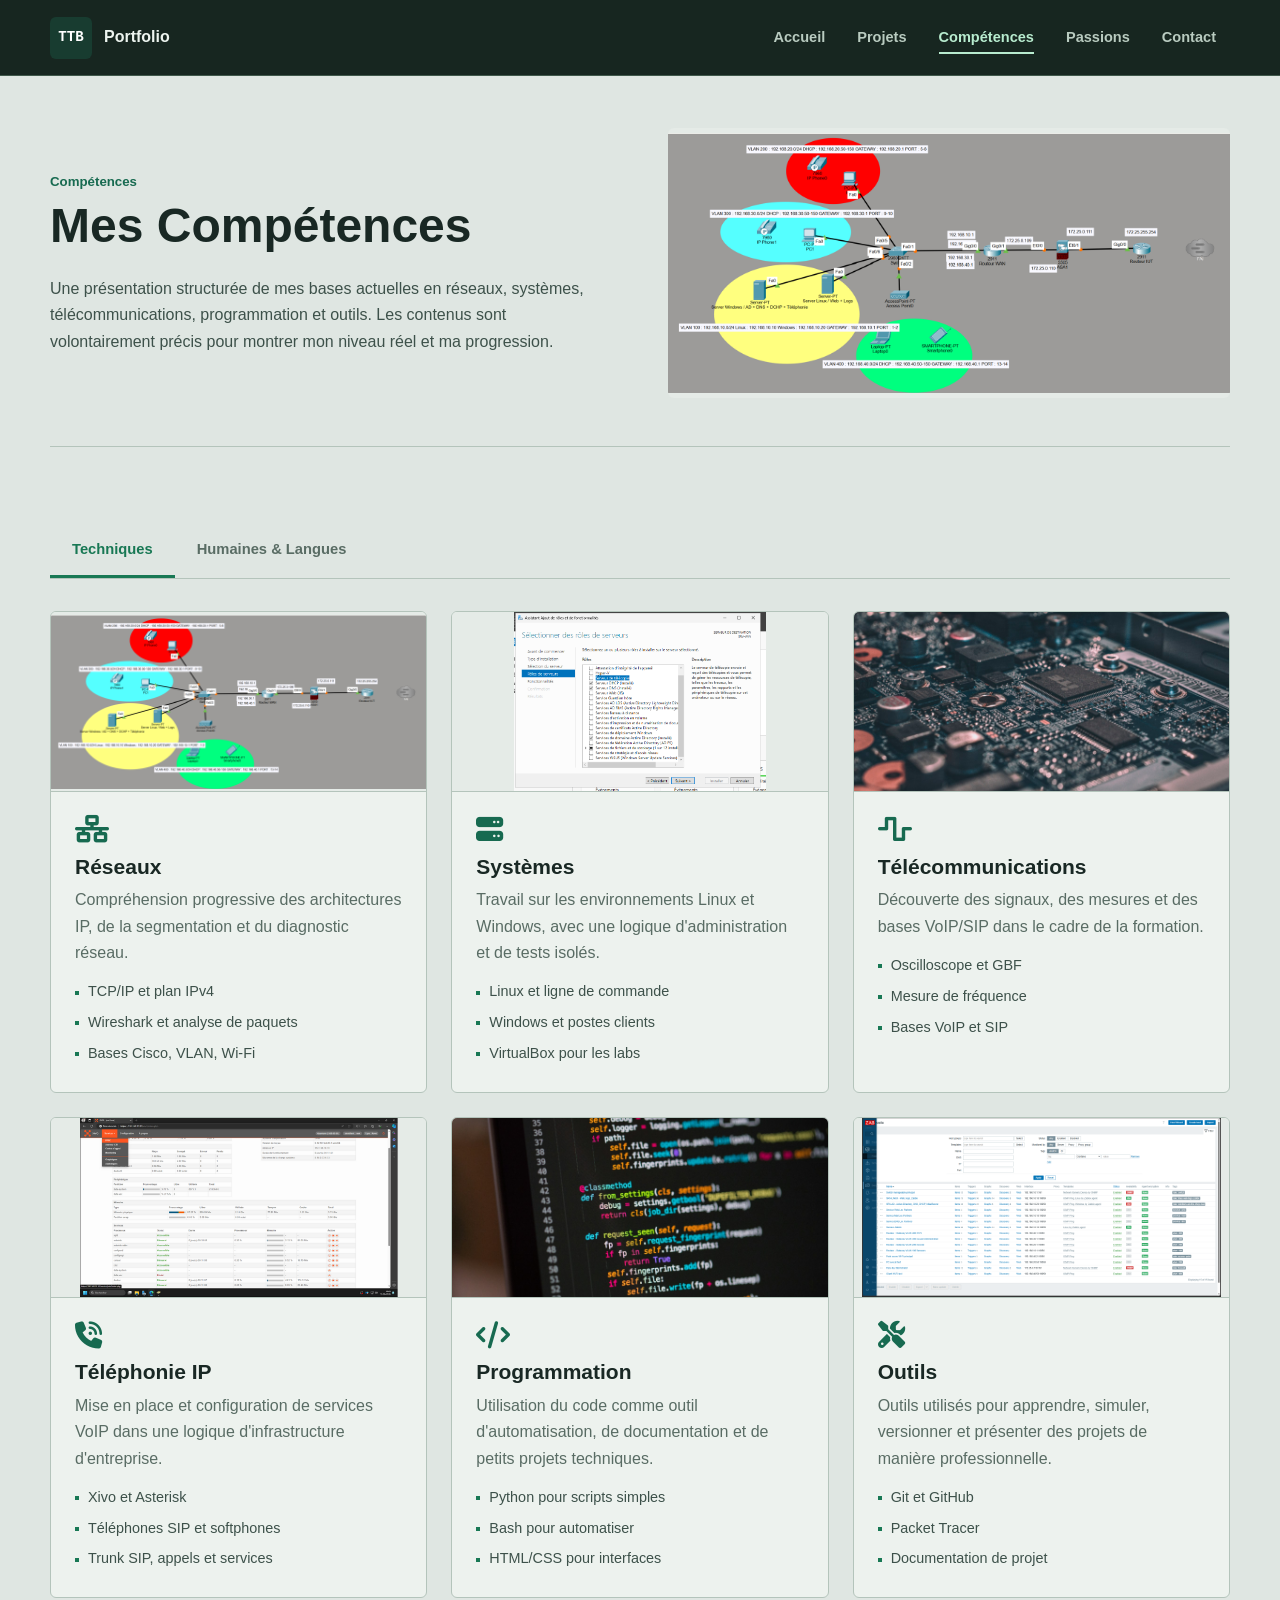
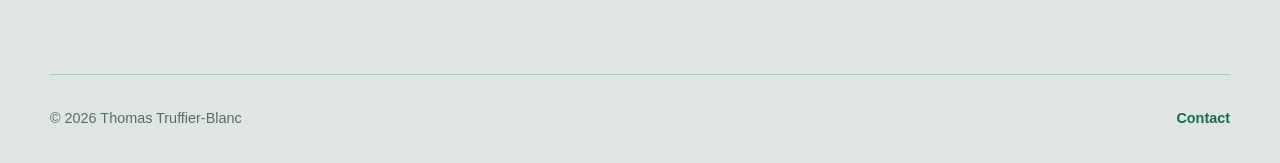
==== commit 84c9dad9: "Use IUT branding and project screenshots" ====
--- a/competences.html
+++ b/competences.html
@@ -48,17 +48,17 @@
     <main>
         <section class="page-hero section-pad">
             <div class="page-hero-copy reveal"><p class="page-label">Compétences</p><h1>Mes Compétences</h1><p>Une présentation structurée de mes bases actuelles en réseaux, systèmes, télécommunications, programmation et outils. Les contenus sont volontairement précis pour montrer mon niveau réel et ma progression.</p></div>
-            <figure class="page-hero-media reveal"><img src="assets/img/editorial/photo-1544197150-b99a580bb7a8.jpg" alt="Switch réseau et câbles Ethernet"></figure>
+            <figure class="page-hero-media reveal"><img class="technical-capture" src="assets/img/sae24/topologie-cisco.png" alt="Topologie réseau de la SAE 24 : VLAN, serveurs et téléphonie" loading="lazy"></figure>
         </section>
         <section id="skills" class="section-pad content-section">
             <div class="skills-controls reveal" role="tablist" aria-label="Filtres de compétences"><button class="btn-filter active" data-filter="tech" type="button">Techniques</button><button class="btn-filter" data-filter="human" type="button">Humaines & Langues</button></div>
             <div class="skills-grid" id="tech-skills">
-                <article class="skill-card reveal detail-trigger" data-detail="skill-network" tabindex="0" role="button"><img src="assets/img/editorial/photo-1544197150-b99a580bb7a8.jpg" alt="Équipement réseau"><i class="fa-solid fa-network-wired"></i><h3>Réseaux</h3><p>Compréhension progressive des architectures IP, de la segmentation et du diagnostic réseau.</p><ul class="skill-list"><li>TCP/IP et plan IPv4</li><li>Wireshark et analyse de paquets</li><li>Bases Cisco, VLAN, Wi-Fi</li></ul></article>
-                <article class="skill-card reveal detail-trigger" data-detail="skill-system" tabindex="0" role="button"><img src="assets/img/editorial/photo-1558494949-ef010cbdcc31.jpg" alt="Serveurs en datacenter"><i class="fa-solid fa-server"></i><h3>Systèmes</h3><p>Travail sur les environnements Linux et Windows, avec une logique d'administration et de tests isolés.</p><ul class="skill-list"><li>Linux et ligne de commande</li><li>Windows et postes clients</li><li>VirtualBox pour les labs</li></ul></article>
+                <article class="skill-card reveal detail-trigger" data-detail="skill-network" tabindex="0" role="button"><img class="technical-capture" src="assets/img/sae24/topologie-cisco.png" alt="Topologie Cisco du projet SAE 24" loading="lazy"><i class="fa-solid fa-network-wired"></i><h3>Réseaux</h3><p>Compréhension progressive des architectures IP, de la segmentation et du diagnostic réseau.</p><ul class="skill-list"><li>TCP/IP et plan IPv4</li><li>Wireshark et analyse de paquets</li><li>Bases Cisco, VLAN, Wi-Fi</li></ul></article>
+                <article class="skill-card reveal detail-trigger" data-detail="skill-system" tabindex="0" role="button"><img class="technical-capture" src="assets/img/sae24/windows-server.png" alt="Rôles Active Directory, DNS et DHCP dans Windows Server" loading="lazy"><i class="fa-solid fa-server"></i><h3>Systèmes</h3><p>Travail sur les environnements Linux et Windows, avec une logique d'administration et de tests isolés.</p><ul class="skill-list"><li>Linux et ligne de commande</li><li>Windows et postes clients</li><li>VirtualBox pour les labs</li></ul></article>
                 <article class="skill-card reveal detail-trigger" data-detail="skill-telecom" tabindex="0" role="button"><img src="assets/img/editorial/photo-1518770660439-4636190af475.jpg" alt="Carte Électronique"><i class="fa-solid fa-wave-square"></i><h3>Télécommunications</h3><p>Découverte des signaux, des mesures et des bases VoIP/SIP dans le cadre de la formation.</p><ul class="skill-list"><li>Oscilloscope et GBF</li><li>Mesure de fréquence</li><li>Bases VoIP et SIP</li></ul></article>
-                <article class="skill-card reveal detail-trigger" data-detail="skill-telephony" tabindex="0" role="button"><img src="assets/img/editorial/photo-1516321318423-f06f85e504b3.jpg" alt="Interface de communication sur ordinateur"><i class="fa-solid fa-phone-volume"></i><h3>Téléphonie IP</h3><p>Mise en place et configuration de services VoIP dans une logique d'infrastructure d'entreprise.</p><ul class="skill-list"><li>Xivo et Asterisk</li><li>Téléphones SIP et softphones</li><li>Trunk SIP, appels et services</li></ul></article>
+                <article class="skill-card reveal detail-trigger" data-detail="skill-telephony" tabindex="0" role="button"><img class="technical-capture" src="assets/img/sae24/xivo.png" alt="Tableau de bord XiVO et services de téléphonie IP" loading="lazy"><i class="fa-solid fa-phone-volume"></i><h3>Téléphonie IP</h3><p>Mise en place et configuration de services VoIP dans une logique d'infrastructure d'entreprise.</p><ul class="skill-list"><li>Xivo et Asterisk</li><li>Téléphones SIP et softphones</li><li>Trunk SIP, appels et services</li></ul></article>
                 <article class="skill-card reveal detail-trigger" data-detail="skill-code" tabindex="0" role="button"><img src="assets/img/editorial/photo-1515879218367-8466d910aaa4.jpg" alt="Code sur Écran"><i class="fa-solid fa-code"></i><h3>Programmation</h3><p>Utilisation du code comme outil d'automatisation, de documentation et de petits projets techniques.</p><ul class="skill-list"><li>Python pour scripts simples</li><li>Bash pour automatiser</li><li>HTML/CSS pour interfaces</li></ul></article>
-                <article class="skill-card reveal detail-trigger" data-detail="skill-tools" tabindex="0" role="button"><img src="assets/img/editorial/photo-1558494949-ef010cbdcc31.jpg" alt="Infrastructure réseau"><i class="fa-solid fa-screwdriver-wrench"></i><h3>Outils</h3><p>Outils utilisés pour apprendre, simuler, versionner et présenter des projets de manière professionnelle.</p><ul class="skill-list"><li>Git et GitHub</li><li>Packet Tracer</li><li>Documentation de projet</li></ul></article>
+                <article class="skill-card reveal detail-trigger" data-detail="skill-tools" tabindex="0" role="button"><img class="technical-capture" src="assets/img/sae24/supervision-zabbix.png" alt="Supervision des hôtes du projet dans Zabbix" loading="lazy"><i class="fa-solid fa-screwdriver-wrench"></i><h3>Outils</h3><p>Outils utilisés pour apprendre, simuler, versionner et présenter des projets de manière professionnelle.</p><ul class="skill-list"><li>Git et GitHub</li><li>Packet Tracer</li><li>Documentation de projet</li></ul></article>
             </div>
             <div class="skills-grid hidden" id="human-skills">
                 <article class="skill-card reveal detail-trigger" data-detail="skill-qualities" tabindex="0" role="button"><img src="assets/img/editorial/photo-1517245386807-bb43f82c33c4.jpg" alt="Réunion professionnelle"><i class="fa-solid fa-user-check"></i><h3>Qualités professionnelles</h3><p>Méthode, autonomie encadrée, communication claire et capacité à documenter un travail technique.</p><ul class="skill-list"><li>Diagnostic progressif</li><li>Organisation des tâches</li><li>Travail en groupe</li></ul></article>
--- a/assets/css/theme.css
+++ b/assets/css/theme.css
@@ -1,13 +1,13 @@
 /* Shared visual theme; the existing page order and detail panels are retained. */
 :root {
-  --bg: #f5f7f6;
-  --bg-2: #eef2f0;
-  --surface: #ffffff;
+  --bg: #dfe6e2;
+  --bg-2: #d0dbd5;
+  --surface: #edf2ee;
   --surface-2: #e8efec;
   --text: #192824;
   --soft: #3d514a;
   --muted: #596c64;
-  --line: #d6e0da;
+  --line: #b4c4bb;
   --line-strong: #779a89;
   --blue: #187854;
   --blue-soft: #176a50;
@@ -20,9 +20,12 @@
 a, button, [role="button"] { -webkit-tap-highlight-color: transparent; }
 :focus-visible { outline: 3px solid #26765b; outline-offset: 5px; }
 .section-pad { width: min(1180px, calc(100% - 64px)); padding: 76px 0; }
-.site-header, .site-header.is-scrolled { background: rgba(250,252,250,.97); border-bottom: 1px solid var(--line); box-shadow: none; }
+.site-header, .site-header.is-scrolled { background: rgba(19,34,28,.98); border-bottom: 1px solid #40584b; box-shadow: none; }
 .brand-mark { background: #183c30; color: #fff; border: 0; border-radius: 6px; }
-.brand-text { color: var(--text); }
+.brand-text { color: #edf4ef; }
+.desktop-nav a { color: #b9cbc0; }
+.desktop-nav a.active, .desktop-nav a:hover { color: #b8eccf !important; }
+.desktop-nav a.active::after { background: #b8eccf; }
 .desktop-nav a, .mobile-nav a { border-radius: 0; font-size: .91rem; }
 .desktop-nav a.active, .desktop-nav a:hover, .mobile-nav a:hover, .mobile-nav a.active { background: transparent; color: var(--blue); }
 .menu-toggle { color: var(--text); background: #fff; }
@@ -35,9 +38,9 @@
 }
 .hero-backdrop { position: absolute; z-index: -2; inset: 0; width: 100%; height: 100%; object-fit: cover; object-position: 65% center; }
 .hero-section::before { content: ""; position: absolute; z-index: -1; inset: 0; background: linear-gradient(90deg, rgba(8,22,19,.97) 0%, rgba(8,22,19,.88) 36%, rgba(8,22,19,.24) 80%); }
-.hero-copy { max-width: 690px; }
+.hero-copy { position: relative; max-width: 100%; padding-right: 416px; }
 .hero-identity { display: flex; align-items: center; gap: 16px; margin-bottom: 26px; font-size: .83rem; line-height: 1.65; color: #d3e2db; }
-.hero-identity img { width: 58px; height: 58px; object-fit: cover; border-radius: 50%; border: 2px solid #e7f1eb; }
+.hero-identity img { position: absolute; right: 48px; top: 50%; transform: translateY(-50%); width: 320px; height: 320px; object-fit: cover; border-radius: 8px; border: 1px solid #e7f1eb; box-shadow: 0 18px 42px rgba(0,0,0,.2); }
 .hero-copy h1 { font-size: 64px; line-height: 1.03; font-weight: 650; color: #fff; }
 .hero-copy h1 span { display: block; color: #fff; }
 .hero-kicker { font: 600 .76rem "Segoe UI",sans-serif; text-transform: uppercase; letter-spacing: 0; color: #a5e4c7; margin-bottom: 14px; }
@@ -95,7 +98,7 @@
 .btn-filter.active, .btn-filter:hover { background: transparent; color: var(--blue); border-bottom-color: var(--blue); }
 .skills-grid { grid-template-columns: repeat(3,minmax(0,1fr)); gap: 24px; }
 .project-grid { gap: 28px; }
-.skill-card, .project-card, .image-tile, .destination-card { border-radius: 6px; border-color: var(--line); box-shadow: none; background: #fff; }
+.skill-card, .project-card, .image-tile, .destination-card { border-radius: 6px; border-color: var(--line); box-shadow: none; background: var(--surface); }
 .skill-card:hover, .project-card:hover, .image-tile:hover, .destination-card:hover { box-shadow: var(--shadow); border-color: #8aab97; transform: translateY(-3px); }
 .skill-card { min-height: 0; padding: 0 24px 26px; }
 .skill-card img { width: calc(100% + 48px); margin: 0 -24px 24px; height: 180px; }
@@ -120,10 +123,10 @@
 .destination-card { padding: 22px; min-height: 0; }
 .destination-card img { width: calc(100% + 44px); margin: -22px -22px 22px; height: 220px; }
 .destination-card.wide { grid-column: span 2; }
-.alt-band { background: #eaf0ec; }
+.alt-band { background: #cbd8d0; }
 .contact-section { min-height: 85vh; padding-top: 138px; padding-bottom: 70px; grid-template-columns: 1.1fr .9fr; }
 .contact-copy p { max-width: 620px; }
-.contact-card { box-shadow: none; background: #fff; }
+.contact-card { box-shadow: none; background: var(--surface); }
 .contact-card > img { height: 240px; }
 .contact-info p { overflow-wrap: anywhere; font-size: .94rem; }
 .contact-info i { flex: 0 0 22px; }
@@ -131,16 +134,31 @@
 .contact-copy .meta-pill { color: var(--blue); }
 .site-footer { border-color: var(--line); padding: 32px 0; }
 .overlay { background: rgba(10,25,18,.55); backdrop-filter: blur(4px); }
-.side-panel { background: #fff; width: min(680px,100%); border-color: var(--line); }
+.side-panel { background: #edf2ee; width: min(680px,100%); border-color: var(--line); }
 .panel-content { padding: 20px 38px 48px; }
 .panel-content h2 { font-weight: 650; }
 .close-btn { z-index: 2; background: #fff; color: var(--text); box-shadow: 0 2px 12px #183c301a; }
 .panel-image { max-height: 350px; object-fit: contain; }
+.timeline-card img.institution-logo, .panel-image.institution-logo { object-fit: contain; padding: 20px; background: #fff; }
+.page-hero-media img.technical-capture, .skill-card img.technical-capture { object-fit: contain; background: #e5ebe7; }
 .accordion-item { background: #f5f7f6; }
 .accordion-header { color: var(--text); }
 .project-captures figcaption { font-size: .9rem; }
 .lightbox { background: rgba(8,18,14,.94); }
 .reveal { transform: translateY(16px); transition-duration: 460ms; }
+#about {
+  --text: #eff5f1;
+  --soft: #d1ded5;
+  --muted: #b9cbbf;
+  --blue: #a4dfbc;
+  --blue-soft: #a4dfbc;
+  color: var(--text);
+  background: #20372c;
+  width: 100%;
+  padding-left: max(32px, calc((100% - 1180px)/2));
+  padding-right: max(32px, calc((100% - 1180px)/2));
+}
+#about :focus-visible { outline-color: #a4dfbc; }
 @media (max-width:1100px) {
   .hero-copy h1 { font-size: 58px; }
   .hero-section { min-height: 710px; }
@@ -150,10 +168,13 @@
   .split-grid { gap: 32px; }
 }
 @media (max-width:820px) {
+  #about { padding-left: 20px; padding-right: 20px; }
   .section-pad { width: calc(100% - 40px); padding: 48px 0; }
   .hero-section { width: 100%; padding: 112px 24px 36px; min-height: 0; }
   .hero-section::before { background: rgba(8,22,19,.82); }
-  .hero-copy { max-width: 620px; }
+  .hero-copy { max-width: 620px; padding-right: 0; }
+  .hero-identity { flex-direction: row-reverse; justify-content: space-between; }
+  .hero-identity img { position: static; transform: none; width: 160px; height: 160px; flex-shrink: 0; }
   .hero-copy h1 { font-size: 52px; }
   .home-facts { width: calc(100% - 40px); grid-template-columns: repeat(3,minmax(0,1fr)); }
   .home-facts div { padding: 0 14px; }
@@ -173,7 +194,7 @@
 @media (max-width:540px) {
   .hero-section { padding: 100px 20px 30px; }
   .hero-identity { margin-bottom: 20px; font-size: .73rem; gap: 12px; }
-  .hero-identity img { width: 46px; height: 46px; }
+  .hero-identity img { width: 150px; height: 150px; }
   .hero-copy h1 { font-size: 42px; }
   .hero-role { display: none; }
   .hero-stage { font-size: .93rem; }
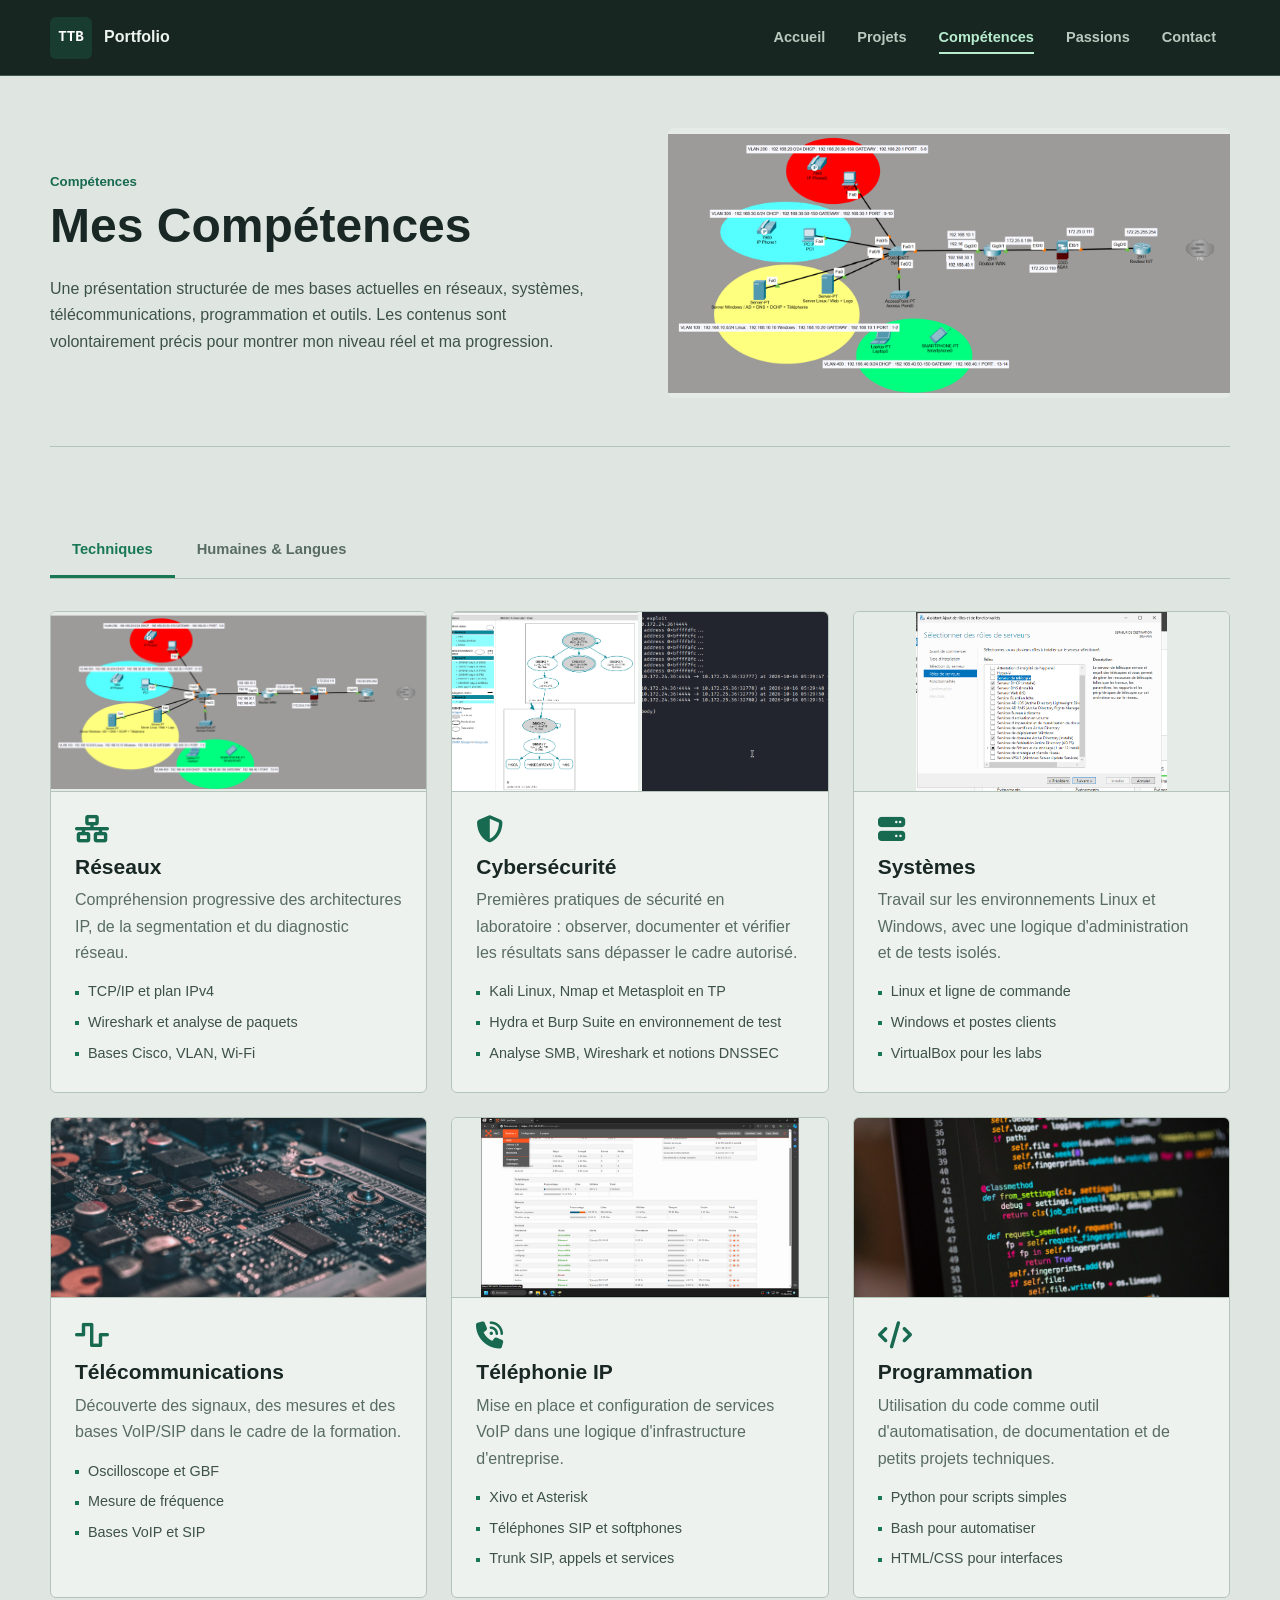
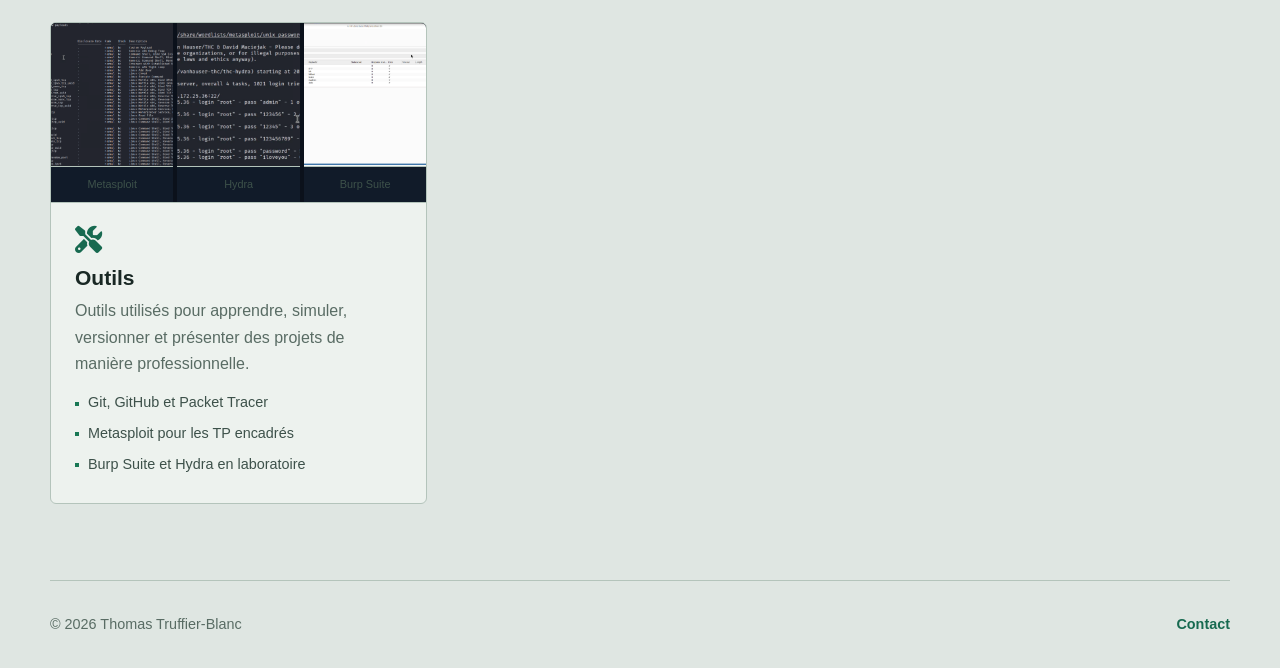
==== commit 32112693: "Add CVSS calculator and project captures" ====
--- a/competences.html
+++ b/competences.html
@@ -54,11 +54,12 @@
             <div class="skills-controls reveal" role="tablist" aria-label="Filtres de compétences"><button class="btn-filter active" data-filter="tech" type="button">Techniques</button><button class="btn-filter" data-filter="human" type="button">Humaines & Langues</button></div>
             <div class="skills-grid" id="tech-skills">
                 <article class="skill-card reveal detail-trigger" data-detail="skill-network" tabindex="0" role="button"><img class="technical-capture" src="assets/img/sae24/topologie-cisco.png" alt="Topologie Cisco du projet SAE 24" loading="lazy"><i class="fa-solid fa-network-wired"></i><h3>Réseaux</h3><p>Compréhension progressive des architectures IP, de la segmentation et du diagnostic réseau.</p><ul class="skill-list"><li>TCP/IP et plan IPv4</li><li>Wireshark et analyse de paquets</li><li>Bases Cisco, VLAN, Wi-Fi</li></ul></article>
+                <article class="skill-card reveal detail-trigger" data-detail="skill-cyber" tabindex="0" role="button"><div class="skill-banner-pair" aria-label="DNSSEC et test en laboratoire"><img src="assets/img/dns/dnssec-dnsviz.png" alt="Capture DNSViz montrant la chaîne d'authentification DNSSEC sécurisée du domaine .fr" loading="lazy"><img src="assets/img/kioptrix/kioptrix-10-shell-root-confirmation.png" alt="Capture du laboratoire Kioptrix, test sur une machine vulnérable" loading="lazy"></div><i class="fa-solid fa-shield-halved"></i><h3>Cybersécurité</h3><p>Premières pratiques de sécurité en laboratoire : observer, documenter et vérifier les résultats sans dépasser le cadre autorisé.</p><ul class="skill-list"><li>Kali Linux, Nmap et Metasploit en TP</li><li>Hydra et Burp Suite en environnement de test</li><li>Analyse SMB, Wireshark et notions DNSSEC</li></ul></article>
                 <article class="skill-card reveal detail-trigger" data-detail="skill-system" tabindex="0" role="button"><img class="technical-capture" src="assets/img/sae24/windows-server.png" alt="Rôles Active Directory, DNS et DHCP dans Windows Server" loading="lazy"><i class="fa-solid fa-server"></i><h3>Systèmes</h3><p>Travail sur les environnements Linux et Windows, avec une logique d'administration et de tests isolés.</p><ul class="skill-list"><li>Linux et ligne de commande</li><li>Windows et postes clients</li><li>VirtualBox pour les labs</li></ul></article>
                 <article class="skill-card reveal detail-trigger" data-detail="skill-telecom" tabindex="0" role="button"><img src="assets/img/editorial/photo-1518770660439-4636190af475.jpg" alt="Carte Électronique"><i class="fa-solid fa-wave-square"></i><h3>Télécommunications</h3><p>Découverte des signaux, des mesures et des bases VoIP/SIP dans le cadre de la formation.</p><ul class="skill-list"><li>Oscilloscope et GBF</li><li>Mesure de fréquence</li><li>Bases VoIP et SIP</li></ul></article>
                 <article class="skill-card reveal detail-trigger" data-detail="skill-telephony" tabindex="0" role="button"><img class="technical-capture" src="assets/img/sae24/xivo.png" alt="Tableau de bord XiVO et services de téléphonie IP" loading="lazy"><i class="fa-solid fa-phone-volume"></i><h3>Téléphonie IP</h3><p>Mise en place et configuration de services VoIP dans une logique d'infrastructure d'entreprise.</p><ul class="skill-list"><li>Xivo et Asterisk</li><li>Téléphones SIP et softphones</li><li>Trunk SIP, appels et services</li></ul></article>
                 <article class="skill-card reveal detail-trigger" data-detail="skill-code" tabindex="0" role="button"><img src="assets/img/editorial/photo-1515879218367-8466d910aaa4.jpg" alt="Code sur Écran"><i class="fa-solid fa-code"></i><h3>Programmation</h3><p>Utilisation du code comme outil d'automatisation, de documentation et de petits projets techniques.</p><ul class="skill-list"><li>Python pour scripts simples</li><li>Bash pour automatiser</li><li>HTML/CSS pour interfaces</li></ul></article>
-                <article class="skill-card reveal detail-trigger" data-detail="skill-tools" tabindex="0" role="button"><img class="technical-capture" src="assets/img/sae24/supervision-zabbix.png" alt="Supervision des hôtes du projet dans Zabbix" loading="lazy"><i class="fa-solid fa-screwdriver-wrench"></i><h3>Outils</h3><p>Outils utilisés pour apprendre, simuler, versionner et présenter des projets de manière professionnelle.</p><ul class="skill-list"><li>Git et GitHub</li><li>Packet Tracer</li><li>Documentation de projet</li></ul></article>
+                <article class="skill-card reveal detail-trigger" data-detail="skill-tools" tabindex="0" role="button"><div class="tool-image-grid" aria-label="Captures des outils Metasploit, Hydra et Burp Suite"><figure><img src="assets/img/kioptrix/kioptrix-08-payloads-linux.png" alt="Capture Metasploit" loading="lazy"><figcaption>Metasploit</figcaption></figure><figure><img src="assets/img/kioptrix/kioptrix-13-hydra-test-ssh.png" alt="Capture Hydra" loading="lazy"><figcaption>Hydra</figcaption></figure><figure><img src="assets/img/burp/intruder-results.png" alt="Capture Burp Suite Intruder" loading="lazy"><figcaption>Burp Suite</figcaption></figure></div><i class="fa-solid fa-screwdriver-wrench"></i><h3>Outils</h3><p>Outils utilisés pour apprendre, simuler, versionner et présenter des projets de manière professionnelle.</p><ul class="skill-list"><li>Git, GitHub et Packet Tracer</li><li>Metasploit pour les TP encadrés</li><li>Burp Suite et Hydra en laboratoire</li></ul></article>
             </div>
             <div class="skills-grid hidden" id="human-skills">
                 <article class="skill-card reveal detail-trigger" data-detail="skill-qualities" tabindex="0" role="button"><img src="assets/img/editorial/photo-1517245386807-bb43f82c33c4.jpg" alt="Réunion professionnelle"><i class="fa-solid fa-user-check"></i><h3>Qualités professionnelles</h3><p>Méthode, autonomie encadrée, communication claire et capacité à documenter un travail technique.</p><ul class="skill-list"><li>Diagnostic progressif</li><li>Organisation des tâches</li><li>Travail en groupe</li></ul></article>
--- a/assets/css/theme.css
+++ b/assets/css/theme.css
@@ -102,6 +102,12 @@
 .skill-card:hover, .project-card:hover, .image-tile:hover, .destination-card:hover { box-shadow: var(--shadow); border-color: #8aab97; transform: translateY(-3px); }
 .skill-card { min-height: 0; padding: 0 24px 26px; }
 .skill-card img { width: calc(100% + 48px); margin: 0 -24px 24px; height: 180px; }
+.skill-card .skill-banner-pair { display: grid; grid-template-columns: repeat(2,minmax(0,1fr)); gap: 4px; width: calc(100% + 48px); height: 180px; margin: 0 -24px 24px; overflow: hidden; border-bottom: 1px solid var(--line); }
+.skill-card .skill-banner-pair img { width: 100%; height: 180px; margin: 0; object-fit: cover; }
+.skill-card .tool-image-grid { display: grid; grid-template-columns: repeat(3,minmax(0,1fr)); gap: 4px; width: calc(100% + 48px); height: 180px; margin: 0 -24px 24px; overflow: hidden; border-bottom: 1px solid var(--line); background: #0b111b; }
+.skill-card .tool-image-grid figure { display: grid; grid-template-rows: 144px 35px; min-width: 0; margin: 0; background: #111b29; }
+.skill-card .tool-image-grid img { width: 100%; height: 144px; margin: 0; object-fit: cover; }
+.skill-card .tool-image-grid figcaption { display: grid; place-items: center; min-width: 0; padding: 3px; color: var(--soft); font-size: .68rem; line-height: 1.2; text-align: center; }
 .skill-card h3 { font-size: 21px; font-weight: 650; }
 .skill-card .skill-list li::before { content: ""; display: inline-block; width: 4px; height: 4px; margin-right: 9px; vertical-align: middle; background: var(--blue); }
 .project-card { min-height: 0; }
@@ -111,6 +117,8 @@
 .project-info > span { font-size: .72rem; }
 .project-card:first-child { border-top: 3px solid var(--blue); }
 .project-card img.sae24-preview { object-fit: contain; }
+.project-card img.dns-preview { object-fit: cover; background: #101822; }
+.project-card img.cvss-preview { object-fit: contain; background: #eef2f6; }
 .gallery-grid { grid-template-columns: repeat(3,minmax(0,1fr)); gap: 24px; align-items: start; }
 .image-tile.large { grid-column: span 1; grid-row: span 2; }
 .image-tile.large img { height: 440px; }
@@ -139,6 +147,8 @@
 .panel-content h2 { font-weight: 650; }
 .close-btn { z-index: 2; background: #fff; color: var(--text); box-shadow: 0 2px 12px #183c301a; }
 .panel-image { max-height: 350px; object-fit: contain; }
+.panel-banner-pair { display: grid; grid-template-columns: repeat(2,minmax(0,1fr)); gap: 8px; margin: 18px 0; }
+.panel-banner-pair img { width: 100%; height: 160px; object-fit: cover; border: 1px solid var(--line); border-radius: var(--radius); cursor: zoom-in; }
 .timeline-card img.institution-logo, .panel-image.institution-logo { object-fit: contain; padding: 20px; background: #fff; }
 .page-hero-media img.technical-capture, .skill-card img.technical-capture { object-fit: contain; background: #e5ebe7; }
 .accordion-item { background: #f5f7f6; }
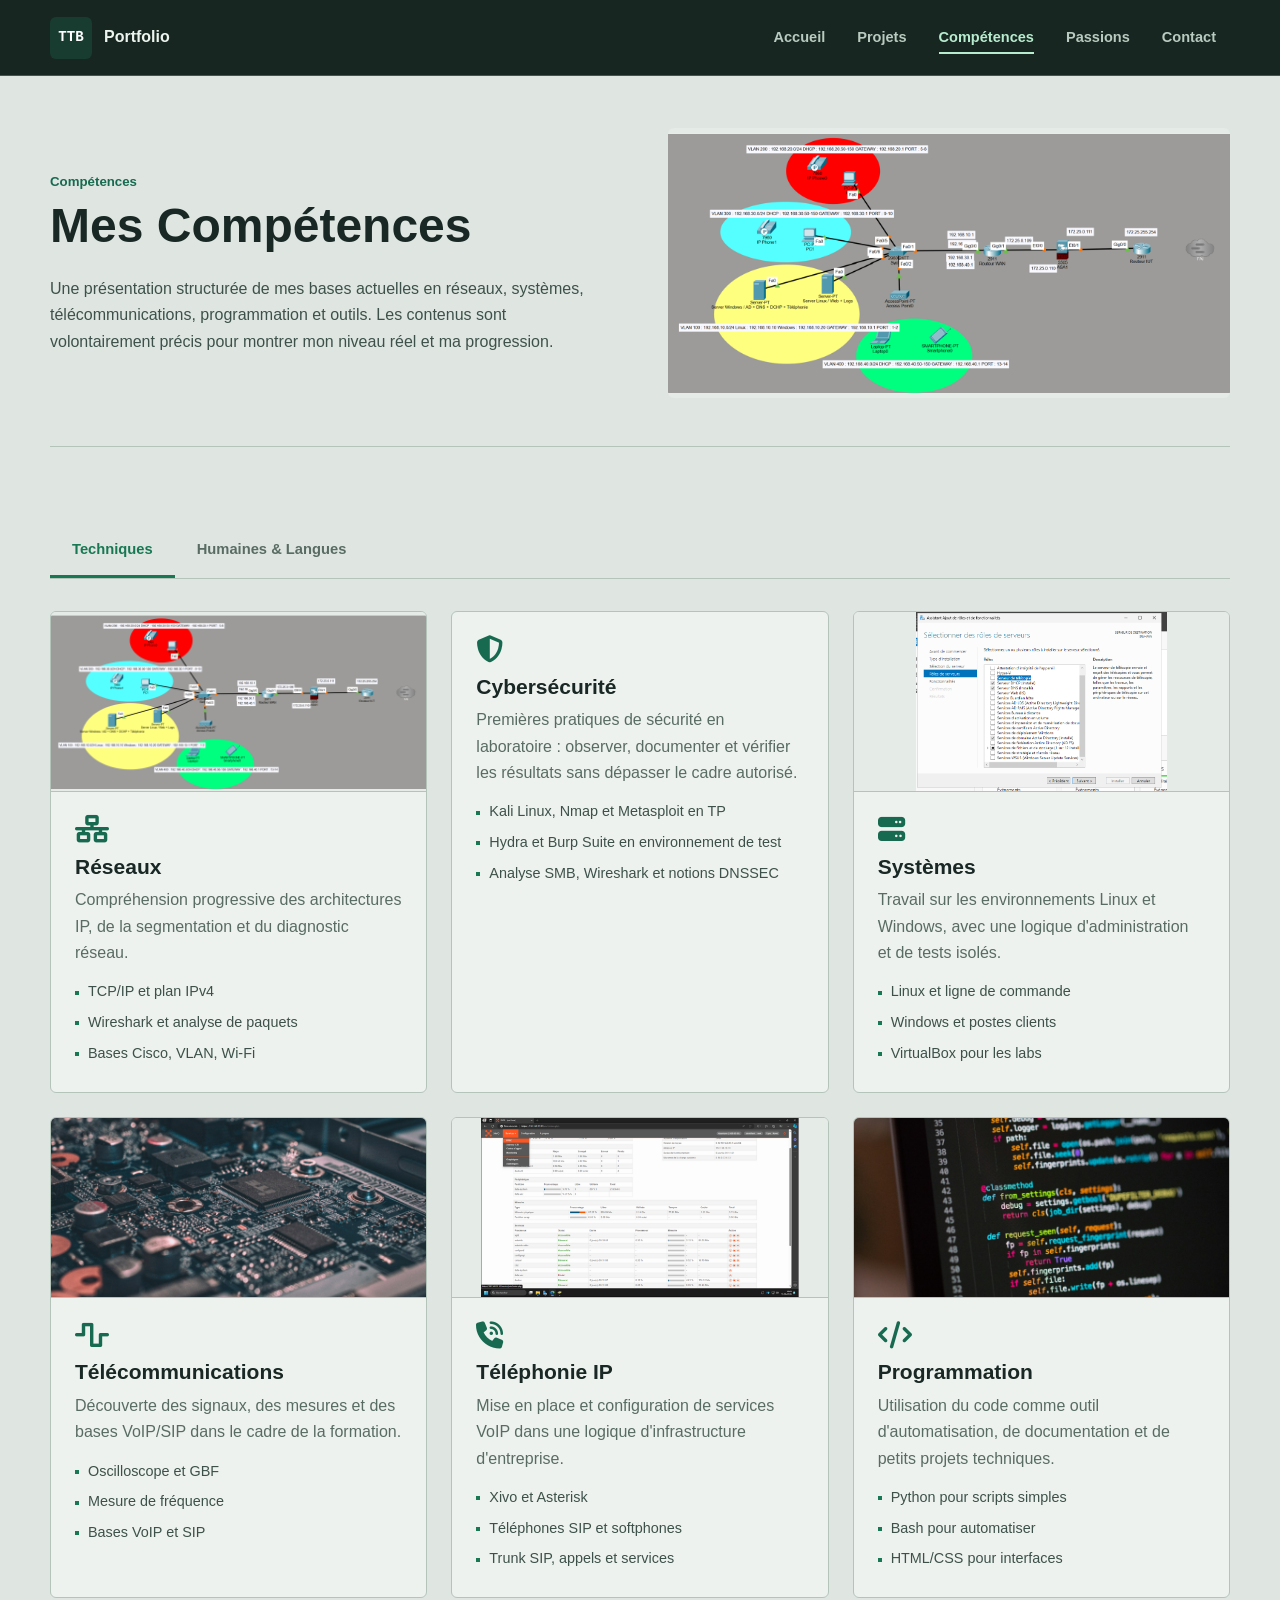
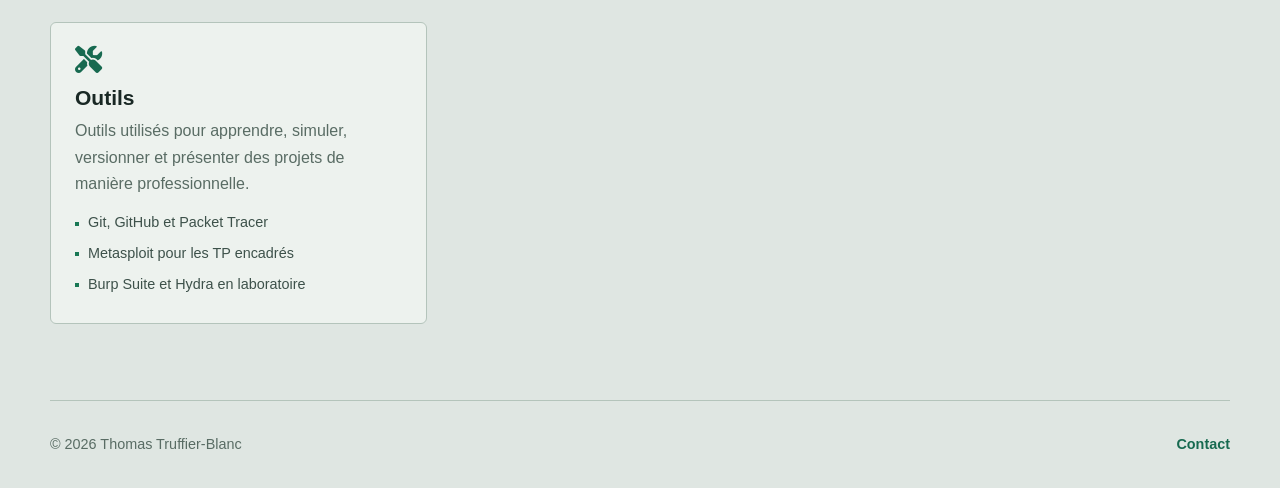
==== commit e2d17b25: "Add scrollable capture galleries" ====
--- a/competences.html
+++ b/competences.html
@@ -54,12 +54,12 @@
             <div class="skills-controls reveal" role="tablist" aria-label="Filtres de compétences"><button class="btn-filter active" data-filter="tech" type="button">Techniques</button><button class="btn-filter" data-filter="human" type="button">Humaines & Langues</button></div>
             <div class="skills-grid" id="tech-skills">
                 <article class="skill-card reveal detail-trigger" data-detail="skill-network" tabindex="0" role="button"><img class="technical-capture" src="assets/img/sae24/topologie-cisco.png" alt="Topologie Cisco du projet SAE 24" loading="lazy"><i class="fa-solid fa-network-wired"></i><h3>Réseaux</h3><p>Compréhension progressive des architectures IP, de la segmentation et du diagnostic réseau.</p><ul class="skill-list"><li>TCP/IP et plan IPv4</li><li>Wireshark et analyse de paquets</li><li>Bases Cisco, VLAN, Wi-Fi</li></ul></article>
-                <article class="skill-card reveal detail-trigger" data-detail="skill-cyber" tabindex="0" role="button"><div class="skill-banner-pair" aria-label="DNSSEC et test en laboratoire"><img src="assets/img/dns/dnssec-dnsviz.png" alt="Capture DNSViz montrant la chaîne d'authentification DNSSEC sécurisée du domaine .fr" loading="lazy"><img src="assets/img/kioptrix/kioptrix-10-shell-root-confirmation.png" alt="Capture du laboratoire Kioptrix, test sur une machine vulnérable" loading="lazy"></div><i class="fa-solid fa-shield-halved"></i><h3>Cybersécurité</h3><p>Premières pratiques de sécurité en laboratoire : observer, documenter et vérifier les résultats sans dépasser le cadre autorisé.</p><ul class="skill-list"><li>Kali Linux, Nmap et Metasploit en TP</li><li>Hydra et Burp Suite en environnement de test</li><li>Analyse SMB, Wireshark et notions DNSSEC</li></ul></article>
+                <article class="skill-card reveal detail-trigger" data-detail="skill-cyber" tabindex="0" role="button"><i class="fa-solid fa-shield-halved"></i><h3>Cybersécurité</h3><p>Premières pratiques de sécurité en laboratoire : observer, documenter et vérifier les résultats sans dépasser le cadre autorisé.</p><ul class="skill-list"><li>Kali Linux, Nmap et Metasploit en TP</li><li>Hydra et Burp Suite en environnement de test</li><li>Analyse SMB, Wireshark et notions DNSSEC</li></ul></article>
                 <article class="skill-card reveal detail-trigger" data-detail="skill-system" tabindex="0" role="button"><img class="technical-capture" src="assets/img/sae24/windows-server.png" alt="Rôles Active Directory, DNS et DHCP dans Windows Server" loading="lazy"><i class="fa-solid fa-server"></i><h3>Systèmes</h3><p>Travail sur les environnements Linux et Windows, avec une logique d'administration et de tests isolés.</p><ul class="skill-list"><li>Linux et ligne de commande</li><li>Windows et postes clients</li><li>VirtualBox pour les labs</li></ul></article>
                 <article class="skill-card reveal detail-trigger" data-detail="skill-telecom" tabindex="0" role="button"><img src="assets/img/editorial/photo-1518770660439-4636190af475.jpg" alt="Carte Électronique"><i class="fa-solid fa-wave-square"></i><h3>Télécommunications</h3><p>Découverte des signaux, des mesures et des bases VoIP/SIP dans le cadre de la formation.</p><ul class="skill-list"><li>Oscilloscope et GBF</li><li>Mesure de fréquence</li><li>Bases VoIP et SIP</li></ul></article>
                 <article class="skill-card reveal detail-trigger" data-detail="skill-telephony" tabindex="0" role="button"><img class="technical-capture" src="assets/img/sae24/xivo.png" alt="Tableau de bord XiVO et services de téléphonie IP" loading="lazy"><i class="fa-solid fa-phone-volume"></i><h3>Téléphonie IP</h3><p>Mise en place et configuration de services VoIP dans une logique d'infrastructure d'entreprise.</p><ul class="skill-list"><li>Xivo et Asterisk</li><li>Téléphones SIP et softphones</li><li>Trunk SIP, appels et services</li></ul></article>
                 <article class="skill-card reveal detail-trigger" data-detail="skill-code" tabindex="0" role="button"><img src="assets/img/editorial/photo-1515879218367-8466d910aaa4.jpg" alt="Code sur Écran"><i class="fa-solid fa-code"></i><h3>Programmation</h3><p>Utilisation du code comme outil d'automatisation, de documentation et de petits projets techniques.</p><ul class="skill-list"><li>Python pour scripts simples</li><li>Bash pour automatiser</li><li>HTML/CSS pour interfaces</li></ul></article>
-                <article class="skill-card reveal detail-trigger" data-detail="skill-tools" tabindex="0" role="button"><div class="tool-image-grid" aria-label="Captures des outils Metasploit, Hydra et Burp Suite"><figure><img src="assets/img/kioptrix/kioptrix-08-payloads-linux.png" alt="Capture Metasploit" loading="lazy"><figcaption>Metasploit</figcaption></figure><figure><img src="assets/img/kioptrix/kioptrix-13-hydra-test-ssh.png" alt="Capture Hydra" loading="lazy"><figcaption>Hydra</figcaption></figure><figure><img src="assets/img/burp/intruder-results.png" alt="Capture Burp Suite Intruder" loading="lazy"><figcaption>Burp Suite</figcaption></figure></div><i class="fa-solid fa-screwdriver-wrench"></i><h3>Outils</h3><p>Outils utilisés pour apprendre, simuler, versionner et présenter des projets de manière professionnelle.</p><ul class="skill-list"><li>Git, GitHub et Packet Tracer</li><li>Metasploit pour les TP encadrés</li><li>Burp Suite et Hydra en laboratoire</li></ul></article>
+                <article class="skill-card reveal detail-trigger" data-detail="skill-tools" tabindex="0" role="button"><i class="fa-solid fa-screwdriver-wrench"></i><h3>Outils</h3><p>Outils utilisés pour apprendre, simuler, versionner et présenter des projets de manière professionnelle.</p><ul class="skill-list"><li>Git, GitHub et Packet Tracer</li><li>Metasploit pour les TP encadrés</li><li>Burp Suite et Hydra en laboratoire</li></ul></article>
             </div>
             <div class="skills-grid hidden" id="human-skills">
                 <article class="skill-card reveal detail-trigger" data-detail="skill-qualities" tabindex="0" role="button"><img src="assets/img/editorial/photo-1517245386807-bb43f82c33c4.jpg" alt="Réunion professionnelle"><i class="fa-solid fa-user-check"></i><h3>Qualités professionnelles</h3><p>Méthode, autonomie encadrée, communication claire et capacité à documenter un travail technique.</p><ul class="skill-list"><li>Diagnostic progressif</li><li>Organisation des tâches</li><li>Travail en groupe</li></ul></article>
--- a/assets/css/style.css
+++ b/assets/css/style.css
@@ -202,6 +202,19 @@
 .project-capture-zoom img { display: block; width: 100%; height: auto; }
 .project-capture-zoom:focus-visible { outline: 2px solid var(--blue-soft); outline-offset: 4px; }
 .project-captures figcaption { margin-top: 10px; color: var(--soft); font-size: .9rem; line-height: 1.6; }
+.capture-gallery { min-width: 0; margin: 18px 0 26px; }
+.project-captures.capture-track { display: flex; gap: 16px; overflow-x: auto; scroll-snap-type: x mandatory; scrollbar-width: none; overscroll-behavior-x: contain; }
+.project-captures.capture-track::-webkit-scrollbar, .capture-gallery-menu::-webkit-scrollbar { display: none; }
+.project-captures.capture-track figure { flex: 0 0 100%; scroll-snap-align: start; }
+.project-captures.capture-track .project-capture-zoom img { width: 100%; height: clamp(220px, 42vh, 420px); object-fit: contain; background: #101822; }
+.capture-gallery-controls { display: flex; justify-content: center; align-items: center; gap: 18px; margin-top: 14px; }
+.capture-gallery-arrow { display: grid; place-items: center; width: 38px; height: 38px; border: 1px solid var(--line); border-radius: 6px; background: var(--surface); color: var(--text); cursor: pointer; }
+.capture-gallery-arrow:disabled { opacity: .4; cursor: default; }
+.capture-gallery-arrow:focus-visible, .capture-gallery-menu button:focus-visible { outline: 2px solid var(--blue-soft); outline-offset: 3px; }
+.capture-gallery-status { min-width: 52px; color: var(--muted); font-size: .85rem; text-align: center; font-variant-numeric: tabular-nums; }
+.capture-gallery-menu { display: flex; gap: 6px; overflow-x: auto; margin-top: 10px; padding: 0 0 8px; scrollbar-width: none; }
+.capture-gallery-menu button { flex: 0 0 auto; padding: 8px 10px; border: 0; border-bottom: 2px solid transparent; background: transparent; color: var(--muted); text-align: left; cursor: pointer; white-space: nowrap; }
+.capture-gallery-menu button[aria-current="true"] { border-bottom-color: var(--blue); color: var(--text); }
 .accordion-item { margin-top: 14px; border: 1px solid var(--line); border-radius: var(--radius); overflow: hidden; background: rgba(255,255,255,.03); }
 .accordion-header { display: flex; align-items: center; justify-content: space-between; width: 100%; padding: 16px; border: 0; background: transparent; color: var(--text); cursor: pointer; font-weight: 750; text-align: left; }
 .accordion-header i { color: var(--blue-soft); transition: transform 180ms ease; }
--- a/assets/css/theme.css
+++ b/assets/css/theme.css
@@ -102,12 +102,7 @@
 .skill-card:hover, .project-card:hover, .image-tile:hover, .destination-card:hover { box-shadow: var(--shadow); border-color: #8aab97; transform: translateY(-3px); }
 .skill-card { min-height: 0; padding: 0 24px 26px; }
 .skill-card img { width: calc(100% + 48px); margin: 0 -24px 24px; height: 180px; }
-.skill-card .skill-banner-pair { display: grid; grid-template-columns: repeat(2,minmax(0,1fr)); gap: 4px; width: calc(100% + 48px); height: 180px; margin: 0 -24px 24px; overflow: hidden; border-bottom: 1px solid var(--line); }
-.skill-card .skill-banner-pair img { width: 100%; height: 180px; margin: 0; object-fit: cover; }
-.skill-card .tool-image-grid { display: grid; grid-template-columns: repeat(3,minmax(0,1fr)); gap: 4px; width: calc(100% + 48px); height: 180px; margin: 0 -24px 24px; overflow: hidden; border-bottom: 1px solid var(--line); background: #0b111b; }
-.skill-card .tool-image-grid figure { display: grid; grid-template-rows: 144px 35px; min-width: 0; margin: 0; background: #111b29; }
-.skill-card .tool-image-grid img { width: 100%; height: 144px; margin: 0; object-fit: cover; }
-.skill-card .tool-image-grid figcaption { display: grid; place-items: center; min-width: 0; padding: 3px; color: var(--soft); font-size: .68rem; line-height: 1.2; text-align: center; }
+.skill-card[data-detail="skill-cyber"], .skill-card[data-detail="skill-tools"] { padding-top: 24px; }
 .skill-card h3 { font-size: 21px; font-weight: 650; }
 .skill-card .skill-list li::before { content: ""; display: inline-block; width: 4px; height: 4px; margin-right: 9px; vertical-align: middle; background: var(--blue); }
 .project-card { min-height: 0; }
